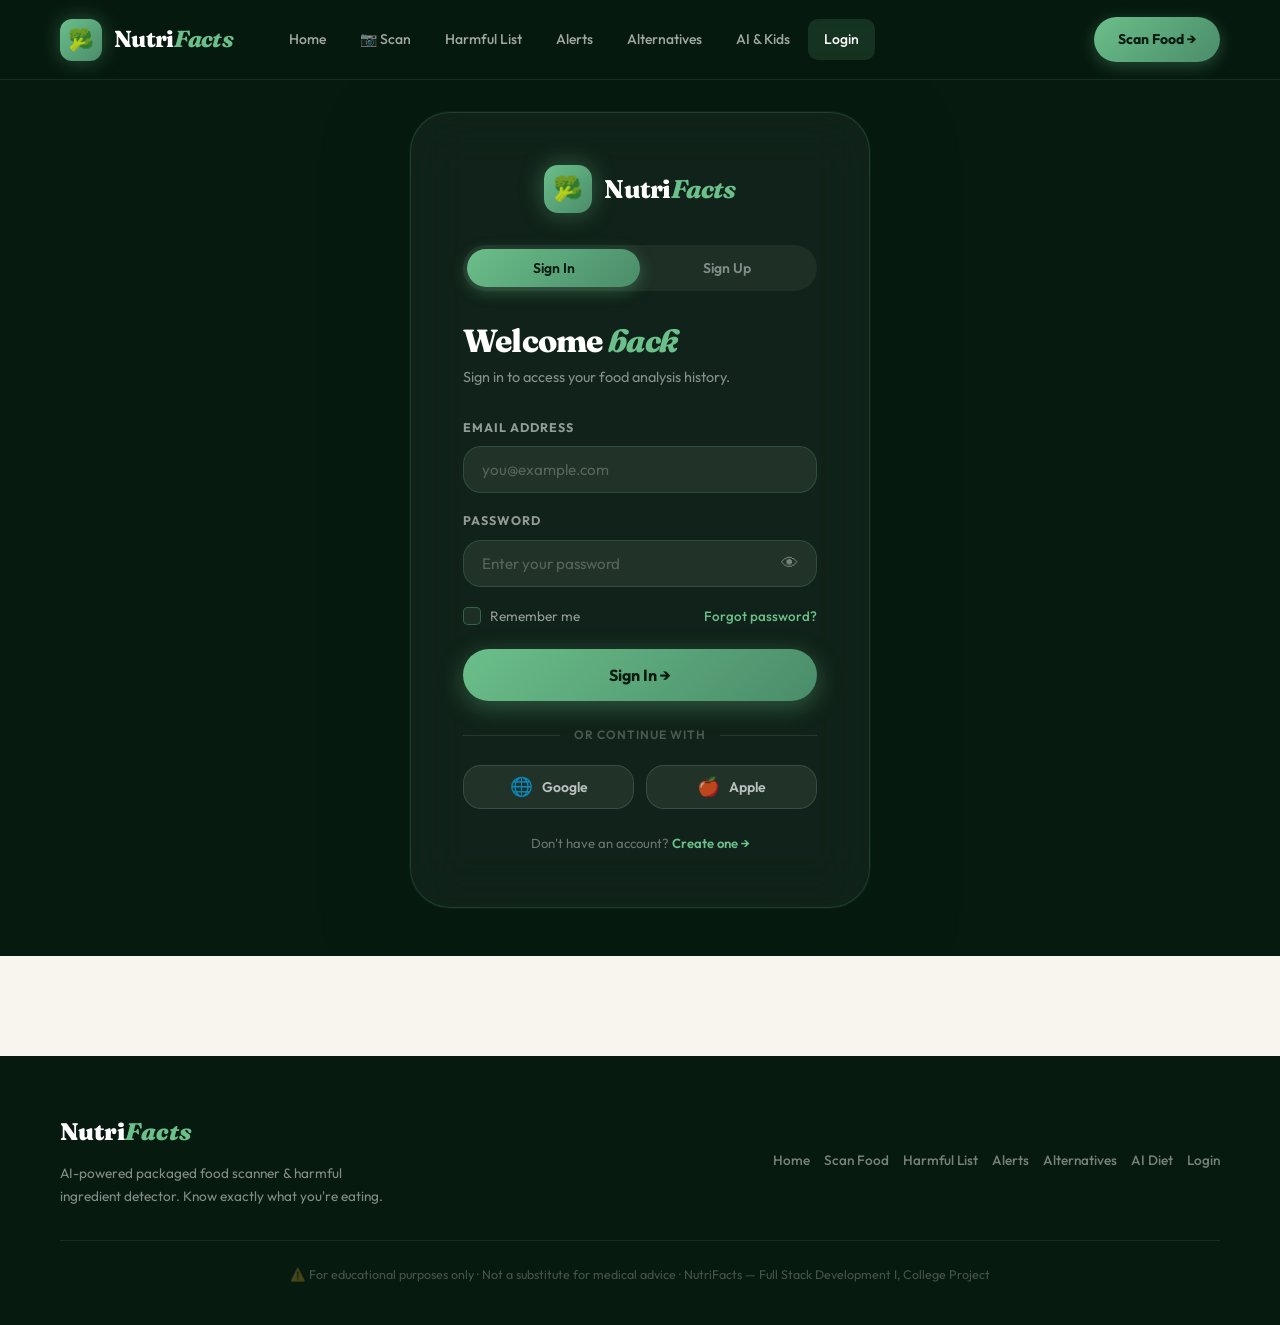
==== auth.html @ 66342510 "Add auth page: auth.html, css/auth.css, js/auth.js; add Login link to navbar Agent-Logs-Url: https:/" ====
<!DOCTYPE html>
<html lang="en">
<head>
  <meta charset="UTF-8"/>
  <meta name="viewport" content="width=device-width, initial-scale=1.0"/>
  <title>Login / Sign Up – NutriFacts</title>
  <link rel="stylesheet" href="css/style.css"/>
  <link rel="stylesheet" href="css/auth.css"/>
</head>
<body>

<!-- ── Background blobs ───────────────────────── -->
<div class="auth-bg" aria-hidden="true">
  <div class="blob blob-1"></div>
  <div class="blob blob-2"></div>
  <div class="blob blob-3"></div>
</div>

<!-- ── Auth page wrapper ──────────────────────── -->
<div class="page-wrap auth-page">
  <div class="auth-card">

    <!-- Logo -->
    <a href="index.html" class="auth-logo">
      <div class="auth-logo-mark">🥦</div>
      <span class="auth-logo-text">Nutri<em>Facts</em></span>
    </a>

    <!-- Tab toggle -->
    <div class="auth-tabs" role="tablist" aria-label="Login or Sign Up">
      <div class="auth-tabs-slider" id="tabsSlider" aria-hidden="true"></div>
      <button class="auth-tab active" id="tabLogin"
              role="tab" aria-selected="true" aria-controls="panelLogin">
        Sign In
      </button>
      <button class="auth-tab" id="tabSignup"
              role="tab" aria-selected="false" aria-controls="panelSignup">
        Sign Up
      </button>
    </div>

    <!-- Heading (shared, updated by JS) -->
    <h1 class="auth-heading" id="authHeading">Welcome <em>back</em></h1>
    <p class="auth-subheading" id="authSubheading">
      Sign in to access your food analysis history.
    </p>

    <!-- ── Success state ──────────────────────── -->
    <div class="auth-success" id="authSuccess" aria-live="polite">
      <span class="auth-success-icon">✅</span>
      <h3>You're in!</h3>
      <p id="successMsg"></p>
    </div>

    <!-- ════════════════════════════════════════
         LOGIN PANEL
         ════════════════════════════════════════ -->
    <div class="auth-form-panel active" id="panelLogin" role="tabpanel" aria-labelledby="tabLogin">
      <form id="loginForm" novalidate>

        <!-- Email -->
        <div class="auth-field">
          <label class="auth-label" for="loginEmail">Email Address</label>
          <div class="auth-input-wrap">
            <input class="auth-input" type="email" id="loginEmail"
                   name="email" placeholder="you@example.com"
                   autocomplete="email" inputmode="email"/>
          </div>
          <span class="auth-field-error" id="loginEmailError" aria-live="polite"></span>
        </div>

        <!-- Password -->
        <div class="auth-field">
          <label class="auth-label" for="loginPassword">Password</label>
          <div class="auth-input-wrap">
            <input class="auth-input has-toggle" type="password" id="loginPassword"
                   name="password" placeholder="Enter your password"
                   autocomplete="current-password"/>
            <button type="button" class="pw-toggle" aria-label="Show password">👁</button>
          </div>
          <span class="auth-field-error" id="loginPasswordError" aria-live="polite"></span>
        </div>

        <!-- Options row -->
        <div class="auth-options">
          <label class="auth-checkbox-label">
            <input class="auth-checkbox" type="checkbox" id="rememberMe"/>
            Remember me
          </label>
          <a href="#" class="auth-forgot" tabindex="0">Forgot password?</a>
        </div>

        <!-- Submit -->
        <button type="submit" class="auth-submit">
          <span class="btn-text">Sign In →</span>
          <span class="btn-spinner" aria-hidden="true"></span>
        </button>

        <!-- Divider -->
        <div class="auth-divider">or continue with</div>

        <!-- Social -->
        <div class="auth-social">
          <button type="button" class="auth-social-btn" aria-label="Sign in with Google">
            <span class="auth-social-icon">🌐</span> Google
          </button>
          <button type="button" class="auth-social-btn" aria-label="Sign in with Apple">
            <span class="auth-social-icon">🍎</span> Apple
          </button>
        </div>

        <!-- Footer note -->
        <p class="auth-footer-note">
          Don't have an account?
          <a href="#" id="switchToSignup">Create one →</a>
        </p>

      </form>
    </div><!-- /panelLogin -->

    <!-- ════════════════════════════════════════
         SIGNUP PANEL
         ════════════════════════════════════════ -->
    <div class="auth-form-panel" id="panelSignup" role="tabpanel" aria-labelledby="tabSignup">
      <form id="signupForm" novalidate>

        <!-- Full name -->
        <div class="auth-field">
          <label class="auth-label" for="signupName">Full Name</label>
          <div class="auth-input-wrap">
            <input class="auth-input" type="text" id="signupName"
                   name="name" placeholder="Jane Smith"
                   autocomplete="name"/>
          </div>
          <span class="auth-field-error" aria-live="polite"></span>
        </div>

        <!-- Email -->
        <div class="auth-field">
          <label class="auth-label" for="signupEmail">Email Address</label>
          <div class="auth-input-wrap">
            <input class="auth-input" type="email" id="signupEmail"
                   name="email" placeholder="you@example.com"
                   autocomplete="email" inputmode="email"/>
          </div>
          <span class="auth-field-error" aria-live="polite"></span>
        </div>

        <!-- Password + strength -->
        <div class="auth-field">
          <label class="auth-label" for="signupPassword">Password</label>
          <div class="auth-input-wrap">
            <input class="auth-input has-toggle" type="password" id="signupPassword"
                   name="password" placeholder="Create a strong password"
                   autocomplete="new-password"/>
            <button type="button" class="pw-toggle" aria-label="Show password">👁</button>
          </div>
          <div class="pw-strength-wrap" id="pwStrengthWrap" aria-live="polite">
            <div class="pw-strength-bar">
              <div class="pw-strength-fill" id="pwStrengthFill"></div>
            </div>
            <span class="pw-strength-label" id="pwStrengthLabel"></span>
          </div>
          <span class="auth-field-error" aria-live="polite"></span>
        </div>

        <!-- Confirm password -->
        <div class="auth-field">
          <label class="auth-label" for="signupPasswordConfirm">Confirm Password</label>
          <div class="auth-input-wrap">
            <input class="auth-input has-toggle" type="password" id="signupPasswordConfirm"
                   name="password_confirm" placeholder="Re-enter your password"
                   autocomplete="new-password"/>
            <button type="button" class="pw-toggle" aria-label="Show password">👁</button>
          </div>
          <span class="auth-field-error" aria-live="polite"></span>
        </div>

        <!-- Terms note -->
        <p class="auth-terms">
          By creating an account you agree to our
          <a href="#">Terms of Service</a> and <a href="#">Privacy Policy</a>.
        </p>

        <!-- Submit -->
        <button type="submit" class="auth-submit">
          <span class="btn-text">Create Account →</span>
          <span class="btn-spinner" aria-hidden="true"></span>
        </button>

        <!-- Divider -->
        <div class="auth-divider">or continue with</div>

        <!-- Social -->
        <div class="auth-social">
          <button type="button" class="auth-social-btn" aria-label="Sign up with Google">
            <span class="auth-social-icon">🌐</span> Google
          </button>
          <button type="button" class="auth-social-btn" aria-label="Sign up with Apple">
            <span class="auth-social-icon">🍎</span> Apple
          </button>
        </div>

        <!-- Footer note -->
        <p class="auth-footer-note">
          Already have an account?
          <a href="#" id="switchToLogin">Sign in →</a>
        </p>

      </form>
    </div><!-- /panelSignup -->

  </div><!-- /auth-card -->
</div><!-- /auth-page -->

<script src="js/main.js"></script>
<script src="js/auth.js"></script>
<script>
  injectNavbar('auth.html');
  injectFooter();

  /* Inline tab-switch links */
  document.getElementById('switchToSignup').addEventListener('click', function(e) {
    e.preventDefault();
    document.getElementById('tabSignup').click();
  });
  document.getElementById('switchToLogin').addEventListener('click', function(e) {
    e.preventDefault();
    document.getElementById('tabLogin').click();
  });
</script>
</body>
</html>
---- css/style.css ----
/* ═══════════════════════════════════════════════════
   NutriFacts v2 — Editorial Luxury Design System
   Fonts: Fraunces (display) + Outfit (body)
   Theme: Deep Forest · Warm Ivory · Amber Gold
   ═══════════════════════════════════════════════════ */

@import url("https://fonts.googleapis.com/css2?family=Fraunces:ital,opsz,wght@0,9..144,300;0,9..144,600;0,9..144,700;0,9..144,800;0,9..144,900;1,9..144,400;1,9..144,700&family=Outfit:wght@300;400;500;600;700;800&display=swap");

/* ── TOKENS ─────────────────────────────────────── */
:root {
  /* Brand Palette */
  --forest: #0d2818;
  --forest-deep: #071a10;
  --forest-mid: #1a4731;
  --forest-soft: #265c3e;
  --sage: #4a8c6a;
  --mint: #6bbf8a;
  --glow: #8fd4a8;
  --foam: #c5ebd5;
  --cream: #f7f3ec;
  --ivory: #fdfaf5;
  --gold: #c8902a;
  --gold-light: #e8b84b;
  --amber: #f0c060;

  /* Semantic */
  --bg: #f8f4ee;
  --bg-alt: #f1ece3;
  --surface: #ffffff;
  --surface-tint: rgba(255, 255, 255, 0.72);
  --text-primary: #0f1f15;
  --text-body: #2c4035;
  --text-muted: #5a7a66;
  --text-faint: #8aaa94;

  /* Status */
  --danger: #d92b3a;
  --danger-bg: #fdf0f1;
  --danger-border: rgba(217, 43, 58, 0.18);
  --warn: #d97706;
  --warn-bg: #fffbeb;
  --warn-border: rgba(217, 119, 6, 0.2);
  --safe: #16a34a;
  --safe-bg: #f0fdf4;
  --safe-border: rgba(22, 163, 74, 0.2);
  --info: #0369a1;
  --info-bg: #eff6ff;
  --info-border: rgba(3, 105, 161, 0.18);

  /* Structure */
  --nav-h: 80px;
  --r-sm: 10px;
  --r-md: 18px;
  --r-lg: 28px;
  --r-xl: 40px;
  --shadow-sm: 0 2px 10px rgba(13, 40, 24, 0.07);
  --shadow-md: 0 8px 32px rgba(13, 40, 24, 0.1);
  --shadow-lg: 0 20px 60px rgba(13, 40, 24, 0.14);
  --shadow-xl: 0 30px 80px rgba(13, 40, 24, 0.18);
  --ease: cubic-bezier(0.4, 0, 0.2, 1);
  --spring: cubic-bezier(0.34, 1.56, 0.64, 1);
  --t: 0.3s;
}

/* ── RESET & BASE ───────────────────────────────── */
*,
*::before,
*::after {
  box-sizing: border-box;
  margin: 0;
  padding: 0;
}
html {
  scroll-behavior: smooth;
  font-size: 16px;
}
body {
  font-family: "Outfit", sans-serif;
  background: var(--bg);
  color: var(--text-body);
  line-height: 1.65;
  min-height: 100vh;
  overflow-x: hidden;
  -webkit-font-smoothing: antialiased;
}
a {
  text-decoration: none;
  color: inherit;
}
img {
  max-width: 100%;
  display: block;
}
ul,
ol {
  list-style: none;
}
button,
input,
textarea,
select {
  font-family: inherit;
}
button {
  cursor: pointer;
}

/* Custom scrollbar */
::-webkit-scrollbar {
  width: 6px;
}
::-webkit-scrollbar-track {
  background: var(--bg-alt);
}
::-webkit-scrollbar-thumb {
  background: var(--foam);
  border-radius: 20px;
}
::-webkit-scrollbar-thumb:hover {
  background: var(--mint);
}

/* ── TYPOGRAPHY SYSTEM ──────────────────────────── */
.display-xl {
  font-family: "Fraunces", serif;
  font-size: clamp(3.2rem, 8vw, 6.5rem);
  font-weight: 900;
  line-height: 1;
  letter-spacing: -0.03em;
}
.display-lg {
  font-family: "Fraunces", serif;
  font-size: clamp(2.4rem, 5vw, 4rem);
  font-weight: 800;
  line-height: 1.1;
  letter-spacing: -0.025em;
}
.display-md {
  font-family: "Fraunces", serif;
  font-size: clamp(1.8rem, 3.5vw, 2.8rem);
  font-weight: 700;
  line-height: 1.15;
  letter-spacing: -0.02em;
}
.display-sm {
  font-family: "Fraunces", serif;
  font-size: clamp(1.3rem, 2.5vw, 1.8rem);
  font-weight: 700;
  line-height: 1.25;
}
.body-xl {
  font-size: 1.2rem;
  font-weight: 400;
  line-height: 1.75;
}
.body-lg {
  font-size: 1.05rem;
  font-weight: 400;
  line-height: 1.7;
}
.body-md {
  font-size: 0.95rem;
  font-weight: 400;
  line-height: 1.65;
}
.body-sm {
  font-size: 0.85rem;
  font-weight: 400;
  line-height: 1.6;
}
.label {
  font-size: 0.72rem;
  font-weight: 700;
  letter-spacing: 0.12em;
  text-transform: uppercase;
}
.italic-serif {
  font-family: "Fraunces", serif;
  font-style: italic;
}

/* ── NAVIGATION ─────────────────────────────────── */
.navbar {
  position: fixed;
  top: 0;
  left: 0;
  right: 0;
  z-index: 1000;
  height: var(--nav-h);
  background: rgba(7, 26, 16, 0.92);
  backdrop-filter: blur(20px) saturate(180%);
  -webkit-backdrop-filter: blur(20px) saturate(180%);
  border-bottom: 1px solid rgba(139, 212, 168, 0.12);
  display: flex;
  align-items: center;
  padding: 0 clamp(20px, 5vw, 60px);
  gap: 40px;
}
.nav-logo {
  display: flex;
  align-items: center;
  gap: 12px;
  flex-shrink: 0;
}
.nav-logo-mark {
  width: 42px;
  height: 42px;
  border-radius: 12px;
  background: linear-gradient(135deg, var(--mint), var(--sage));
  display: flex;
  align-items: center;
  justify-content: center;
  font-size: 1.3rem;
  box-shadow: 0 0 20px rgba(107, 191, 138, 0.35);
}
.nav-logo-text {
  font-family: "Fraunces", serif;
  font-size: 1.45rem;
  font-weight: 800;
  color: #fff;
  letter-spacing: -0.03em;
}
.nav-logo-text em {
  color: var(--mint);
  font-style: italic;
}
.nav-links {
  display: flex;
  align-items: center;
  gap: 2px;
  flex: 1;
}
.nav-link {
  color: rgba(255, 255, 255, 0.62);
  font-size: 0.875rem;
  font-weight: 500;
  padding: 9px 16px;
  border-radius: var(--r-sm);
  transition: all var(--t) var(--ease);
  white-space: nowrap;
}
.nav-link:hover {
  color: #fff;
  background: rgba(255, 255, 255, 0.09);
}
.nav-link.active {
  color: #fff;
  background: rgba(107, 191, 138, 0.15);
}
.nav-scan-btn {
  margin-left: auto;
  flex-shrink: 0;
  background: linear-gradient(135deg, var(--mint), var(--sage));
  color: var(--forest-deep);
  font-weight: 700;
  font-size: 0.875rem;
  padding: 11px 24px;
  border-radius: 50px;
  border: none;
  box-shadow: 0 4px 16px rgba(107, 191, 138, 0.3);
  transition: all var(--t) var(--spring);
  white-space: nowrap;
}
.nav-scan-btn:hover {
  transform: translateY(-2px) scale(1.02);
  box-shadow: 0 8px 28px rgba(107, 191, 138, 0.45);
}
.hamburger {
  display: none;
  flex-direction: column;
  gap: 5px;
  background: none;
  border: none;
  margin-left: auto;
}
.hamburger span {
  display: block;
  width: 22px;
  height: 2px;
  background: #fff;
  border-radius: 2px;
  transition: var(--t);
}
@media (max-width: 960px) {
  .hamburger {
    display: flex;
  }
  .nav-scan-btn {
    display: none;
  }
  .nav-links {
    display: none;
    position: absolute;
    top: var(--nav-h);
    left: 0;
    right: 0;
    background: var(--forest-deep);
    flex-direction: column;
    align-items: stretch;
    padding: 16px 20px 24px;
    border-bottom: 1px solid rgba(255, 255, 255, 0.08);
    gap: 4px;
    max-height: calc(100vh - var(--nav-h));
    overflow-y: auto;
    box-shadow: 0 16px 40px rgba(0, 0, 0, 0.25);
  }
  .nav-links.open {
    display: flex;
  }
  .nav-link {
    padding: 12px 16px;
  }
}

/* ── LAYOUT PRIMITIVES ──────────────────────────── */
.page-wrap {
  padding-top: var(--nav-h);
  min-height: 100vh;
}
.container {
  max-width: 1160px;
  margin: 0 auto;
  padding: 0 clamp(20px, 5vw, 60px);
}
.container-sm {
  max-width: 840px;
  margin: 0 auto;
  padding: 0 clamp(20px, 4vw, 40px);
}
.section {
  padding: clamp(70px, 10vw, 110px) clamp(20px, 5vw, 60px);
}
.section-sm {
  padding: clamp(50px, 7vw, 80px) clamp(20px, 5vw, 60px);
}

/* ── HERO ─────────────────────────────────────────── */
.hero {
  min-height: 92vh;
  background: var(--forest-deep);
  display: flex;
  align-items: center;
  position: relative;
  overflow: hidden;
  padding: 100px clamp(20px, 5vw, 60px) 80px;
}
.hero-bg-blobs {
  position: absolute;
  inset: 0;
  pointer-events: none;
  overflow: hidden;
}
.blob {
  position: absolute;
  border-radius: 50%;
  filter: blur(80px);
  opacity: 0.18;
  animation: blobFloat 12s ease-in-out infinite;
}
.blob-1 {
  width: 700px;
  height: 700px;
  background: var(--forest-soft);
  top: -200px;
  right: -150px;
  animation-delay: 0s;
}
.blob-2 {
  width: 500px;
  height: 500px;
  background: var(--sage);
  bottom: -100px;
  left: -80px;
  animation-delay: 4s;
}
.blob-3 {
  width: 350px;
  height: 350px;
  background: var(--mint);
  top: 30%;
  left: 35%;
  animation-delay: 8s;
  opacity: 0.1;
}
.hero-grid {
  max-width: 1160px;
  margin: 0 auto;
  width: 100%;
  display: grid;
  grid-template-columns: 1fr 460px;
  gap: 60px;
  align-items: center;
  position: relative;
  z-index: 1;
}
.hero-eyebrow {
  display: inline-flex;
  align-items: center;
  gap: 10px;
  background: rgba(107, 191, 138, 0.12);
  border: 1px solid rgba(107, 191, 138, 0.25);
  padding: 8px 20px;
  border-radius: 50px;
  color: var(--glow);
  font-size: 0.8rem;
  font-weight: 600;
  letter-spacing: 0.08em;
  text-transform: uppercase;
  margin-bottom: 32px;
  animation: fadeUp 0.6s var(--ease) both;
}
.hero-eyebrow .dot {
  width: 7px;
  height: 7px;
  border-radius: 50%;
  background: var(--mint);
  animation: pulse 2s infinite;
}
.hero h1 {
  font-family: "Fraunces", serif;
  font-size: clamp(3rem, 7vw, 5.8rem);
  font-weight: 900;
  line-height: 0.98;
  letter-spacing: -0.04em;
  color: #fff;
  margin-bottom: 28px;
  animation: fadeUp 0.7s var(--ease) 0.1s both;
}
.hero h1 .ital {
  font-style: italic;
  color: var(--mint);
}
.hero h1 .thin {
  font-weight: 300;
  color: rgba(255, 255, 255, 0.55);
}
.hero-desc {
  color: rgba(255, 255, 255, 0.62);
  font-size: 1.1rem;
  line-height: 1.8;
  max-width: 520px;
  margin-bottom: 48px;
  animation: fadeUp 0.7s var(--ease) 0.2s both;
}
.hero-actions {
  display: flex;
  gap: 16px;
  flex-wrap: wrap;
  animation: fadeUp 0.7s var(--ease) 0.3s both;
}
.hero-stats {
  display: flex;
  gap: 32px;
  margin-top: 64px;
  animation: fadeUp 0.7s var(--ease) 0.4s both;
}
.hero-stat .num {
  font-family: "Fraunces", serif;
  font-size: 2rem;
  font-weight: 800;
  color: #fff;
  line-height: 1;
  margin-bottom: 4px;
}
.hero-stat .lbl {
  font-size: 0.78rem;
  color: rgba(255, 255, 255, 0.45);
  font-weight: 500;
}

/* Hero Card (right side) */
.hero-card {
  background: rgba(255, 255, 255, 0.05);
  border: 1px solid rgba(255, 255, 255, 0.1);
  border-radius: var(--r-lg);
  padding: 36px;
  backdrop-filter: blur(20px);
  animation: fadeUp 0.8s var(--ease) 0.3s both;
}
.hcard-label {
  color: rgba(255, 255, 255, 0.4);
  font-size: 0.78rem;
  font-weight: 600;
  letter-spacing: 0.1em;
  text-transform: uppercase;
  margin-bottom: 20px;
}
.hcard-product {
  display: flex;
  align-items: center;
  gap: 14px;
  background: rgba(255, 255, 255, 0.07);
  border-radius: var(--r-sm);
  padding: 16px;
  margin-bottom: 20px;
  border: 1px solid rgba(255, 255, 255, 0.08);
}
.hcard-product .p-icon {
  font-size: 2.4rem;
}
.hcard-product .p-name {
  color: #fff;
  font-weight: 600;
  font-size: 0.95rem;
}
.hcard-product .p-sub {
  color: rgba(255, 255, 255, 0.4);
  font-size: 0.78rem;
  margin-top: 2px;
}

/* Score ring in hero card */
.hcard-score {
  display: flex;
  align-items: center;
  gap: 20px;
  margin-bottom: 20px;
}
.mini-ring {
  position: relative;
  width: 72px;
  height: 72px;
  flex-shrink: 0;
}
.mini-ring svg {
  transform: rotate(-90deg);
}
.mini-ring .ring-num {
  position: absolute;
  inset: 0;
  display: flex;
  align-items: center;
  justify-content: center;
  font-family: "Fraunces", serif;
  font-size: 1.3rem;
  font-weight: 800;
  color: #fff;
}
.hcard-score-text .score-title {
  color: #fff;
  font-weight: 700;
  font-size: 1rem;
  margin-bottom: 4px;
}
.hcard-score-text .score-sub {
  color: rgba(255, 255, 255, 0.5);
  font-size: 0.8rem;
}

/* Ingredient pills in hero card */
.hcard-ings {
  display: flex;
  flex-wrap: wrap;
  gap: 8px;
}
.hcard-ing {
  padding: 6px 14px;
  border-radius: 50px;
  font-size: 0.78rem;
  font-weight: 600;
}
.hcard-ing.bad {
  background: rgba(217, 43, 58, 0.2);
  color: #ff8a93;
  border: 1px solid rgba(217, 43, 58, 0.25);
}
.hcard-ing.warn {
  background: rgba(217, 119, 6, 0.2);
  color: #fbbf24;
  border: 1px solid rgba(217, 119, 6, 0.25);
}
.hcard-ing.ok {
  background: rgba(22, 163, 74, 0.2);
  color: #6ee7a0;
  border: 1px solid rgba(22, 163, 74, 0.25);
}

@media (max-width: 860px) {
  .hero-grid {
    grid-template-columns: 1fr;
  }
  .hero-card {
    display: none;
  }
}

@media (max-width: 768px) {
  .section,
  .section-sm {
    padding: 56px 16px;
  }

  .container,
  .container-sm {
    padding: 0 16px;
  }

  .cards-grid-2,
  .cards-grid-3,
  .cards-grid-4,
  .results-layout {
    grid-template-columns: 1fr;
  }

  .hero {
    min-height: auto;
    padding: 84px 16px 56px;
  }

  .hero-stats {
    gap: 18px;
    margin-top: 36px;
    flex-wrap: wrap;
  }

  .stat-cell {
    border-right: none;
    border-bottom: 1px solid rgba(197, 235, 213, 0.4);
  }

  .stat-cell:last-child {
    border-bottom: none;
  }

  .scan-panel-header,
  .scan-panel-body,
  .feat-card,
  .card {
    padding-left: 18px;
    padding-right: 18px;
  }

  div[style*="grid-template-columns:1fr 1fr"],
  div[style*="grid-template-columns: 1fr 1fr"] {
    grid-template-columns: 1fr !important;
    gap: 20px !important;
  }
}

@media (max-width: 560px) {
  .navbar {
    padding: 0 12px;
    gap: 10px;
  }

  .nav-logo-mark {
    width: 36px;
    height: 36px;
    border-radius: 10px;
    font-size: 1.1rem;
  }

  .nav-logo-text {
    font-size: 1.2rem;
  }

  .hero-actions {
    flex-direction: column;
    align-items: stretch;
  }

  .hero-actions .btn {
    width: 100%;
    white-space: normal;
    text-align: center;
  }

  .btn,
  .btn-lg {
    padding: 13px 18px;
    font-size: 0.9rem;
  }

  .chat-msgs {
    padding: 14px;
  }

  .msg-row {
    max-width: 100%;
  }

  .compare-grid {
    gap: 12px;
  }

  .additive-item {
    padding: 18px 16px;
    gap: 12px;
  }
}

/* ── BUTTONS ─────────────────────────────────────── */
.btn {
  display: inline-flex;
  align-items: center;
  justify-content: center;
  gap: 9px;
  padding: 14px 32px;
  border-radius: 50px;
  font-weight: 600;
  font-size: 0.9rem;
  border: 2px solid transparent;
  transition: all var(--t) var(--spring);
  white-space: nowrap;
}
.btn-primary {
  background: linear-gradient(135deg, var(--mint) 0%, var(--sage) 100%);
  color: var(--forest-deep);
  box-shadow: 0 6px 24px rgba(107, 191, 138, 0.3);
}
.btn-primary:hover {
  transform: translateY(-3px) scale(1.02);
  box-shadow: 0 12px 36px rgba(107, 191, 138, 0.45);
}
.btn-ghost {
  background: transparent;
  color: rgba(255, 255, 255, 0.75);
  border-color: rgba(255, 255, 255, 0.2);
}
.btn-ghost:hover {
  background: rgba(255, 255, 255, 0.08);
  color: #fff;
  border-color: rgba(255, 255, 255, 0.35);
  transform: translateY(-2px);
}
.btn-forest {
  background: var(--forest-mid);
  color: #fff;
  box-shadow: var(--shadow-md);
}
.btn-forest:hover {
  background: var(--forest-soft);
  transform: translateY(-2px);
  box-shadow: var(--shadow-lg);
}
.btn-outline-green {
  background: transparent;
  color: var(--forest-mid);
  border-color: var(--foam);
}
.btn-outline-green:hover {
  background: var(--safe-bg);
  border-color: var(--mint);
  color: var(--forest-deep);
}
.btn-danger {
  background: var(--danger);
  color: #fff;
  box-shadow: 0 4px 16px rgba(217, 43, 58, 0.25);
}
.btn-danger:hover {
  background: #c0202e;
  transform: translateY(-2px);
}
.btn-sm {
  padding: 10px 22px;
  font-size: 0.82rem;
}
.btn-lg {
  padding: 18px 44px;
  font-size: 1rem;
  border-radius: 60px;
}

/* ── SECTION HEADERS ─────────────────────────────── */
.sec-header {
  margin-bottom: 64px;
}
.sec-header.centered {
  text-align: center;
}
.sec-eyebrow {
  display: inline-flex;
  align-items: center;
  gap: 8px;
  color: var(--sage);
  font-size: 0.75rem;
  font-weight: 700;
  letter-spacing: 0.12em;
  text-transform: uppercase;
  margin-bottom: 16px;
}
.sec-eyebrow::before {
  content: "";
  display: inline-block;
  width: 28px;
  height: 2px;
  background: linear-gradient(90deg, var(--mint), var(--sage));
  border-radius: 2px;
}
.sec-header h2 {
  font-family: "Fraunces", serif;
  font-size: clamp(2rem, 4vw, 3.2rem);
  font-weight: 800;
  line-height: 1.12;
  letter-spacing: -0.025em;
  color: var(--text-primary);
  margin-bottom: 18px;
}
.sec-header h2 em {
  font-style: italic;
  color: var(--sage);
}
.sec-header p {
  color: var(--text-muted);
  font-size: 1.05rem;
  max-width: 560px;
  line-height: 1.75;
}
.sec-header.centered p {
  margin: 0 auto;
}

/* ── CARDS ───────────────────────────────────────── */
.card {
  background: var(--surface);
  border-radius: var(--r-md);
  padding: clamp(24px, 4vw, 40px);
  border: 1px solid rgba(197, 235, 213, 0.5);
  box-shadow: var(--shadow-sm);
  transition: all var(--t) var(--ease);
}
.card:hover {
  box-shadow: var(--shadow-md);
  transform: translateY(-4px);
  border-color: var(--foam);
}
.cards-grid-3 {
  display: grid;
  grid-template-columns: repeat(auto-fit, minmax(290px, 1fr));
  gap: 24px;
}
.cards-grid-4 {
  display: grid;
  grid-template-columns: repeat(auto-fit, minmax(240px, 1fr));
  gap: 20px;
}
.cards-grid-2 {
  display: grid;
  grid-template-columns: repeat(auto-fit, minmax(340px, 1fr));
  gap: 24px;
}

/* Feature card */
.feat-card {
  background: var(--surface);
  border-radius: var(--r-md);
  padding: 36px;
  border: 1px solid rgba(197, 235, 213, 0.5);
  box-shadow: var(--shadow-sm);
  transition: all var(--t) var(--ease);
  position: relative;
  overflow: hidden;
}
.feat-card::after {
  content: "";
  position: absolute;
  bottom: 0;
  left: 0;
  right: 0;
  height: 3px;
  background: linear-gradient(90deg, var(--mint), var(--sage));
  transform: scaleX(0);
  transition: transform var(--t) var(--ease);
}
.feat-card:hover {
  box-shadow: var(--shadow-lg);
  transform: translateY(-6px);
}
.feat-card:hover::after {
  transform: scaleX(1);
}
.feat-icon {
  width: 60px;
  height: 60px;
  border-radius: 16px;
  display: flex;
  align-items: center;
  justify-content: center;
  font-size: 1.75rem;
  margin-bottom: 24px;
}
.feat-icon.green {
  background: linear-gradient(135deg, #e8f8ef, #c5ebd5);
}
.feat-icon.amber {
  background: linear-gradient(135deg, #fffbeb, #fde68a);
}
.feat-icon.red {
  background: linear-gradient(135deg, #fff0f1, #fecdd3);
}
.feat-icon.blue {
  background: linear-gradient(135deg, #eff6ff, #bfdbfe);
}
.feat-card h3 {
  font-family: "Fraunces", serif;
  font-size: 1.2rem;
  font-weight: 700;
  color: var(--text-primary);
  margin-bottom: 10px;
  letter-spacing: -0.01em;
}
.feat-card p {
  color: var(--text-muted);
  font-size: 0.9rem;
  line-height: 1.7;
}

/* ── STEPS / HOW IT WORKS ────────────────────────── */
.steps-wrap {
  display: grid;
  grid-template-columns: repeat(3, 1fr);
  gap: 0;
  position: relative;
}
.steps-wrap::before {
  content: "";
  position: absolute;
  top: 46px;
  left: calc(16.66% + 24px);
  right: calc(16.66% + 24px);
  height: 1px;
  background: linear-gradient(90deg, var(--foam), var(--mint), var(--foam));
}
.step-item {
  padding: 0 24px;
  text-align: center;
}
.step-circle {
  width: 90px;
  height: 90px;
  border-radius: 50%;
  background: linear-gradient(135deg, var(--forest-mid), var(--forest-soft));
  color: #fff;
  font-family: "Fraunces", serif;
  font-size: 2rem;
  font-weight: 900;
  display: flex;
  align-items: center;
  justify-content: center;
  margin: 0 auto 28px;
  box-shadow: 0 8px 32px rgba(13, 40, 24, 0.22);
  position: relative;
  z-index: 1;
}
.step-item h3 {
  font-family: "Fraunces", serif;
  font-size: 1.1rem;
  font-weight: 700;
  color: var(--text-primary);
  margin-bottom: 10px;
}
.step-item p {
  color: var(--text-muted);
  font-size: 0.9rem;
  line-height: 1.65;
}
@media (max-width: 700px) {
  .steps-wrap {
    grid-template-columns: 1fr;
  }
  .steps-wrap::before {
    display: none;
  }
}

/* ── BADGE / TAG SYSTEM ──────────────────────────── */
.badge {
  display: inline-flex;
  align-items: center;
  gap: 5px;
  padding: 5px 14px;
  border-radius: 50px;
  font-size: 0.75rem;
  font-weight: 700;
  letter-spacing: 0.03em;
}
.badge-safe {
  background: var(--safe-bg);
  color: var(--safe);
  border: 1px solid var(--safe-border);
}
.badge-warn {
  background: var(--warn-bg);
  color: var(--warn);
  border: 1px solid var(--warn-border);
}
.badge-danger {
  background: var(--danger-bg);
  color: var(--danger);
  border: 1px solid var(--danger-border);
}
.badge-info {
  background: var(--info-bg);
  color: var(--info);
  border: 1px solid var(--info-border);
}
.badge-forest {
  background: var(--forest-mid);
  color: #fff;
}

/* ── PAGE BANNER ─────────────────────────────────── */
.page-banner {
  background: linear-gradient(
    135deg,
    var(--forest-deep) 0%,
    var(--forest-mid) 100%
  );
  padding: clamp(60px, 8vw, 100px) clamp(20px, 5vw, 60px);
  text-align: center;
  position: relative;
  overflow: hidden;
}
.page-banner::before {
  content: "";
  position: absolute;
  inset: 0;
  background: radial-gradient(
    ellipse 70% 80% at 50% 100%,
    rgba(107, 191, 138, 0.12) 0%,
    transparent 70%
  );
}
.page-banner .eyebrow {
  display: inline-block;
  color: var(--mint);
  font-size: 0.75rem;
  font-weight: 700;
  letter-spacing: 0.12em;
  text-transform: uppercase;
  margin-bottom: 18px;
  position: relative;
  z-index: 1;
}
.page-banner h1 {
  font-family: "Fraunces", serif;
  font-weight: 900;
  font-size: clamp(2.2rem, 5vw, 4rem);
  color: #fff;
  letter-spacing: -0.03em;
  line-height: 1.05;
  margin-bottom: 18px;
  position: relative;
  z-index: 1;
}
.page-banner p {
  color: rgba(255, 255, 255, 0.65);
  font-size: 1.05rem;
  line-height: 1.75;
  max-width: 560px;
  margin: 0 auto;
  position: relative;
  z-index: 1;
}

/* ── STATS STRIP ─────────────────────────────────── */
.stats-strip {
  display: grid;
  grid-template-columns: repeat(auto-fit, minmax(160px, 1fr));
  gap: 0;
  background: var(--surface);
  border-radius: var(--r-lg);
  overflow: hidden;
  border: 1px solid rgba(197, 235, 213, 0.5);
  box-shadow: var(--shadow-md);
}
.stat-cell {
  padding: 32px 28px;
  text-align: center;
  border-right: 1px solid rgba(197, 235, 213, 0.4);
}
.stat-cell:last-child {
  border-right: none;
}
.stat-num {
  font-family: "Fraunces", serif;
  font-size: 2.6rem;
  font-weight: 900;
  color: var(--forest-mid);
  line-height: 1;
  margin-bottom: 6px;
  letter-spacing: -0.03em;
}
.stat-lbl {
  font-size: 0.8rem;
  color: var(--text-muted);
  font-weight: 500;
}

/* ── HEALTH SCORE GAUGE ──────────────────────────── */
.gauge-outer {
  display: flex;
  flex-direction: column;
  align-items: center;
  padding: 32px 20px 24px;
}
.gauge-ring-wrap {
  position: relative;
  width: 180px;
  height: 180px;
  margin-bottom: 18px;
}
.gauge-ring-wrap svg {
  transform: rotate(-90deg);
  width: 100%;
  height: 100%;
}
.g-track {
  fill: none;
  stroke: var(--bg-alt);
  stroke-width: 16;
}
.g-fill {
  fill: none;
  stroke-width: 16;
  stroke-linecap: round;
  transition: stroke-dashoffset 1.6s cubic-bezier(0.4, 0, 0.2, 1);
}
.g-fill.safe {
  stroke: var(--safe);
}
.g-fill.moderate {
  stroke: var(--warn);
}
.g-fill.risky {
  stroke: var(--danger);
}
.gauge-center-abs {
  position: absolute;
  inset: 0;
  display: flex;
  flex-direction: column;
  align-items: center;
  justify-content: center;
}
.g-score-num {
  font-family: "Fraunces", serif;
  font-size: 3rem;
  font-weight: 900;
  color: var(--text-primary);
  line-height: 1;
}
.g-score-lbl {
  font-size: 0.78rem;
  font-weight: 600;
  color: var(--text-muted);
  margin-top: 4px;
}

/* ── SCAN PAGE ───────────────────────────────────── */
.scan-panel {
  background: var(--surface);
  border-radius: var(--r-lg);
  overflow: hidden;
  border: 1px solid rgba(197, 235, 213, 0.5);
  box-shadow: var(--shadow-md);
}
.scan-panel-header {
  padding: 28px 36px;
  border-bottom: 1px solid rgba(197, 235, 213, 0.4);
  background: linear-gradient(135deg, var(--cream), var(--ivory));
}
.scan-panel-header h2 {
  font-family: "Fraunces", serif;
  font-size: 1.45rem;
  font-weight: 700;
  color: var(--text-primary);
  margin-bottom: 4px;
}
.scan-panel-header p {
  color: var(--text-muted);
  font-size: 0.88rem;
}
.scan-panel-body {
  padding: 32px 36px;
}

.camera-stage {
  position: relative;
  width: 100%;
  aspect-ratio: 4/3;
  max-width: 440px;
  margin: 0 auto;
  border-radius: var(--r-md);
  overflow: hidden;
  background: var(--forest-deep);
  border: 2px solid var(--foam);
  box-shadow:
    0 0 0 6px rgba(107, 191, 138, 0.1),
    var(--shadow-md);
}
#camera-feed {
  width: 100%;
  height: 100%;
  object-fit: cover;
  display: none;
}
#camera-canvas {
  display: none;
}
.cam-overlay {
  position: absolute;
  inset: 0;
  pointer-events: none;
}
.scan-line-anim {
  position: absolute;
  left: 0;
  right: 0;
  height: 2px;
  background: linear-gradient(
    90deg,
    transparent,
    var(--mint) 30%,
    var(--glow) 70%,
    transparent
  );
  animation: scanMove 2.8s ease-in-out infinite;
  opacity: 0;
  box-shadow: 0 0 12px var(--mint);
}
.scan-line-anim.active {
  opacity: 1;
}
.cam-corners {
  position: absolute;
  inset: 16px;
}
.cc {
  position: absolute;
  width: 26px;
  height: 26px;
}
.cc-tl {
  top: 0;
  left: 0;
  border-top: 3px solid var(--mint);
  border-left: 3px solid var(--mint);
  border-radius: 4px 0 0 0;
}
.cc-tr {
  top: 0;
  right: 0;
  border-top: 3px solid var(--mint);
  border-right: 3px solid var(--mint);
  border-radius: 0 4px 0 0;
}
.cc-bl {
  bottom: 0;
  left: 0;
  border-bottom: 3px solid var(--mint);
  border-left: 3px solid var(--mint);
  border-radius: 0 0 0 4px;
}
.cc-br {
  bottom: 0;
  right: 0;
  border-bottom: 3px solid var(--mint);
  border-right: 3px solid var(--mint);
  border-radius: 0 0 4px 0;
}
.cam-placeholder {
  position: absolute;
  inset: 0;
  display: flex;
  flex-direction: column;
  align-items: center;
  justify-content: center;
  color: rgba(255, 255, 255, 0.45);
  gap: 12px;
}
.cam-placeholder .cam-icon {
  font-size: 3.5rem;
  opacity: 0.7;
}
.cam-placeholder .cam-text {
  font-size: 0.9rem;
  font-weight: 500;
}
.cam-placeholder .cam-sub {
  font-size: 0.75rem;
  opacity: 0.6;
}
.scan-btns {
  display: flex;
  gap: 10px;
  flex-wrap: wrap;
  justify-content: center;
  margin-top: 20px;
}
.scan-btn {
  display: flex;
  align-items: center;
  gap: 7px;
  padding: 11px 20px;
  border-radius: 50px;
  font-size: 0.85rem;
  font-weight: 600;
  border: 1.5px solid;
  cursor: pointer;
  transition: all var(--t) var(--ease);
}
.scan-btn-start {
  background: var(--forest-mid);
  color: #fff;
  border-color: var(--forest-mid);
}
.scan-btn-start:hover {
  background: var(--forest-soft);
  transform: translateY(-1px);
}
.scan-btn-cap {
  background: transparent;
  color: var(--text-body);
  border-color: var(--foam);
}
.scan-btn-cap:hover {
  background: var(--bg-alt);
}
.scan-btn-stop {
  background: transparent;
  color: var(--danger);
  border-color: rgba(217, 43, 58, 0.3);
}
.scan-btn-stop:hover {
  background: var(--danger-bg);
}

/* Textarea */
.text-field {
  width: 100%;
  padding: 18px 20px;
  border: 1.5px solid rgba(197, 235, 213, 0.6);
  border-radius: var(--r-md);
  background: var(--ivory);
  color: var(--text-primary);
  font-size: 0.92rem;
  line-height: 1.7;
  resize: vertical;
  min-height: 130px;
  transition: all var(--t) var(--ease);
}
.text-field:focus {
  outline: none;
  border-color: var(--mint);
  background: #fff;
  box-shadow: 0 0 0 4px rgba(107, 191, 138, 0.12);
}
.text-field::placeholder {
  color: var(--text-faint);
}
.input-field {
  width: 100%;
  padding: 14px 18px;
  border: 1.5px solid rgba(197, 235, 213, 0.6);
  border-radius: var(--r-sm);
  background: var(--ivory);
  color: var(--text-primary);
  font-size: 0.92rem;
  transition: all var(--t) var(--ease);
}
.input-field:focus {
  outline: none;
  border-color: var(--mint);
  box-shadow: 0 0 0 4px rgba(107, 191, 138, 0.12);
}
.select-field {
  width: 100%;
  padding: 14px 18px;
  border: 1.5px solid rgba(197, 235, 213, 0.6);
  border-radius: var(--r-sm);
  background: var(--ivory);
  color: var(--text-primary);
  font-size: 0.92rem;
  appearance: none;
  background-image: url("data:image/svg+xml,%3Csvg xmlns='http://www.w3.org/2000/svg' width='12' height='8' fill='none'%3E%3Cpath d='M1 1l5 5 5-5' stroke='%235a7a66' stroke-width='1.5' stroke-linecap='round'/%3E%3C/svg%3E");
  background-repeat: no-repeat;
  background-position: right 16px center;
  transition: all var(--t) var(--ease);
}
.select-field:focus {
  outline: none;
  border-color: var(--mint);
  box-shadow: 0 0 0 4px rgba(107, 191, 138, 0.12);
}

/* Demo chips */
.chip-row {
  display: flex;
  flex-wrap: wrap;
  gap: 8px;
}
.chip {
  padding: 7px 16px;
  border-radius: 50px;
  font-size: 0.8rem;
  font-weight: 600;
  background: var(--surface);
  border: 1.5px solid rgba(197, 235, 213, 0.6);
  color: var(--text-muted);
  cursor: pointer;
  transition: all var(--t) var(--spring);
}
.chip:hover {
  background: var(--forest-mid);
  color: #fff;
  border-color: var(--forest-mid);
  transform: translateY(-2px);
}

/* ── NUTRITION BARS ──────────────────────────────── */
.nut-bar {
  margin-bottom: 18px;
}
.nut-bar-top {
  display: flex;
  justify-content: space-between;
  align-items: center;
  margin-bottom: 8px;
}
.nut-bar-name {
  font-weight: 600;
  font-size: 0.9rem;
  color: var(--text-body);
}
.nut-bar-val {
  font-size: 0.82rem;
  font-weight: 600;
  color: var(--text-muted);
  text-transform: capitalize;
}
.bar-track {
  height: 10px;
  background: var(--bg-alt);
  border-radius: 50px;
  overflow: hidden;
}
.bar-fill {
  height: 100%;
  border-radius: 50px;
  transition: width 1.4s cubic-bezier(0.4, 0, 0.2, 1);
}
.bar-fill.low {
  background: linear-gradient(90deg, var(--safe), #4ade80);
}
.bar-fill.medium {
  background: linear-gradient(90deg, var(--warn), #fbbf24);
}
.bar-fill.high {
  background: linear-gradient(90deg, var(--danger), #f87171);
}

/* ── INGREDIENT ROWS ─────────────────────────────── */
.ing-row {
  display: flex;
  align-items: flex-start;
  justify-content: space-between;
  gap: 16px;
  padding: 16px 20px;
  border-radius: var(--r-sm);
  border-bottom: 1px solid rgba(197, 235, 213, 0.35);
  transition: background var(--t) var(--ease);
}
.ing-row:hover {
  background: var(--cream);
}
.ing-row:last-child {
  border-bottom: none;
}
.ing-name {
  font-weight: 600;
  font-size: 0.9rem;
  color: var(--text-primary);
  margin-bottom: 3px;
}
.ing-sub {
  font-size: 0.8rem;
  color: var(--text-muted);
  line-height: 1.5;
}
.ing-fda {
  font-size: 0.75rem;
  color: var(--info);
  margin-top: 3px;
  font-style: italic;
}

/* ── ALERT CARDS ─────────────────────────────────── */
.alert-bar {
  display: flex;
  gap: 16px;
  align-items: flex-start;
  padding: 20px 24px;
  border-radius: var(--r-md);
  border: 1px solid transparent;
  margin-bottom: 14px;
}
.alert-bar.danger {
  background: var(--danger-bg);
  border-color: var(--danger-border);
}
.alert-bar.warn {
  background: var(--warn-bg);
  border-color: var(--warn-border);
}
.alert-bar.safe {
  background: var(--safe-bg);
  border-color: var(--safe-border);
}
.alert-bar.info {
  background: var(--info-bg);
  border-color: var(--info-border);
}
.alert-icon {
  font-size: 1.6rem;
  flex-shrink: 0;
  line-height: 1;
  margin-top: 2px;
}
.alert-title {
  font-weight: 700;
  font-size: 0.95rem;
  margin-bottom: 4px;
}
.alert-bar.danger .alert-title {
  color: var(--danger);
}
.alert-bar.warn .alert-title {
  color: var(--warn);
}
.alert-bar.safe .alert-title {
  color: var(--safe);
}
.alert-bar.info .alert-title {
  color: var(--info);
}
.alert-desc {
  font-size: 0.87rem;
  color: var(--text-muted);
  line-height: 1.65;
}

/* ── ADDITIVE CARDS (Harmful List) ───────────────── */
.additive-item {
  background: var(--surface);
  border-radius: var(--r-md);
  padding: 28px 32px;
  border: 1px solid rgba(197, 235, 213, 0.4);
  box-shadow: var(--shadow-sm);
  margin-bottom: 14px;
  display: flex;
  gap: 20px;
  align-items: flex-start;
  transition: all var(--t) var(--ease);
}
.additive-item:hover {
  box-shadow: var(--shadow-md);
  transform: translateX(4px);
  border-color: var(--foam);
}
.additive-dot {
  width: 13px;
  height: 13px;
  border-radius: 50%;
  flex-shrink: 0;
  margin-top: 5px;
}
.additive-dot.high {
  background: var(--danger);
  box-shadow: 0 0 10px rgba(217, 43, 58, 0.5);
}
.additive-dot.medium {
  background: var(--warn);
  box-shadow: 0 0 10px rgba(217, 119, 6, 0.4);
}
.additive-dot.low {
  background: var(--safe);
  box-shadow: 0 0 10px rgba(22, 163, 74, 0.4);
}
.additive-item h4 {
  font-family: "Fraunces", serif;
  font-size: 1.05rem;
  font-weight: 700;
  color: var(--text-primary);
  margin-bottom: 4px;
  letter-spacing: -0.01em;
}
.additive-code {
  font-size: 0.75rem;
  font-family: "Outfit", monospace;
  color: var(--text-faint);
  font-weight: 600;
  margin-bottom: 8px;
  letter-spacing: 0.05em;
}
.additive-desc {
  font-size: 0.87rem;
  color: var(--text-muted);
  line-height: 1.65;
}

/* ── SEARCH BAR ──────────────────────────────────── */
.search-wrap {
  display: flex;
  align-items: center;
  gap: 14px;
  background: var(--surface);
  border: 1.5px solid rgba(197, 235, 213, 0.6);
  border-radius: 50px;
  padding: 14px 24px;
  box-shadow: var(--shadow-sm);
  transition: all var(--t) var(--ease);
}
.search-wrap:focus-within {
  border-color: var(--mint);
  box-shadow: 0 0 0 4px rgba(107, 191, 138, 0.1);
}
.search-wrap input {
  flex: 1;
  border: none;
  background: transparent;
  font-size: 0.95rem;
  color: var(--text-primary);
  outline: none;
}
.search-wrap .s-icon {
  color: var(--text-muted);
  font-size: 1.1rem;
  flex-shrink: 0;
}
.filter-pills {
  display: flex;
  gap: 8px;
  flex-wrap: wrap;
}
.fpill {
  padding: 8px 20px;
  border-radius: 50px;
  font-size: 0.82rem;
  font-weight: 600;
  background: var(--surface);
  border: 1.5px solid rgba(197, 235, 213, 0.6);
  color: var(--text-muted);
  cursor: pointer;
  transition: all var(--t) var(--ease);
}
.fpill:hover {
  border-color: var(--mint);
  color: var(--text-body);
  background: var(--safe-bg);
}
.fpill.active {
  background: var(--forest-mid);
  color: #fff;
  border-color: var(--forest-mid);
  box-shadow: 0 4px 14px rgba(13, 40, 24, 0.2);
}

/* ── ACCORDION ───────────────────────────────────── */
.accordion-item {
  background: var(--surface);
  border-radius: var(--r-md);
  border: 1px solid rgba(197, 235, 213, 0.4);
  margin-bottom: 12px;
  overflow: hidden;
  transition: box-shadow var(--t) var(--ease);
}
.accordion-item:hover {
  box-shadow: var(--shadow-sm);
}
.accordion-item.open {
  box-shadow: var(--shadow-md);
  border-color: var(--foam);
}
.accordion-head {
  display: flex;
  align-items: center;
  justify-content: space-between;
  padding: 22px 28px;
  cursor: pointer;
  gap: 16px;
  transition: background var(--t) var(--ease);
}
.accordion-head:hover {
  background: var(--cream);
}
.accordion-title {
  font-family: "Fraunces", serif;
  font-weight: 700;
  font-size: 1.05rem;
  color: var(--text-primary);
}
.accordion-arrow {
  color: var(--text-muted);
  font-size: 0.85rem;
  transition: transform var(--t) var(--ease);
  flex-shrink: 0;
}
.accordion-item.open .accordion-arrow {
  transform: rotate(180deg);
}
.accordion-body {
  padding: 0 28px 24px;
  display: none;
}
.accordion-item.open .accordion-body {
  display: block;
}

/* ── PREFERENCE FORM ─────────────────────────────── */
.form-group {
  margin-bottom: 24px;
}
.form-label {
  display: block;
  font-weight: 600;
  font-size: 0.88rem;
  color: var(--text-body);
  margin-bottom: 10px;
}
.checkbox-grid {
  display: flex;
  flex-wrap: wrap;
  gap: 8px;
}
.cbox-pill {
  display: flex;
  align-items: center;
  gap: 8px;
  padding: 9px 18px;
  border-radius: 50px;
  background: var(--ivory);
  border: 1.5px solid rgba(197, 235, 213, 0.6);
  cursor: pointer;
  font-size: 0.85rem;
  font-weight: 500;
  color: var(--text-body);
  transition: all var(--t) var(--ease);
}
.cbox-pill:has(input:checked) {
  background: var(--safe-bg);
  border-color: var(--mint);
  color: var(--forest-deep);
}
.cbox-pill input {
  accent-color: var(--sage);
}

/* ── AI CHAT ─────────────────────────────────────── */
.chat-box {
  background: var(--surface);
  border-radius: var(--r-lg);
  border: 1px solid rgba(197, 235, 213, 0.5);
  overflow: hidden;
  box-shadow: var(--shadow-md);
}
.chat-top {
  background: linear-gradient(135deg, var(--forest-deep), var(--forest-mid));
  padding: 22px 28px;
  display: flex;
  align-items: center;
  gap: 14px;
}
.chat-avatar {
  width: 46px;
  height: 46px;
  border-radius: 50%;
  background: rgba(255, 255, 255, 0.12);
  border: 1.5px solid rgba(255, 255, 255, 0.2);
  display: flex;
  align-items: center;
  justify-content: center;
  font-size: 1.3rem;
}
.chat-top-name {
  font-family: "Fraunces", serif;
  font-weight: 700;
  color: #fff;
  font-size: 1rem;
  margin-bottom: 2px;
}
.chat-top-sub {
  font-size: 0.75rem;
  color: rgba(255, 255, 255, 0.55);
}
.chat-top .online-dot {
  width: 8px;
  height: 8px;
  border-radius: 50%;
  background: var(--mint);
  margin-left: auto;
  animation: pulse 2s infinite;
}
.chat-msgs {
  padding: 24px;
  min-height: 240px;
  max-height: 420px;
  overflow-y: auto;
  display: flex;
  flex-direction: column;
  gap: 16px;
  background: linear-gradient(180deg, var(--cream) 0%, var(--ivory) 100%);
}
.msg-row {
  display: flex;
  gap: 10px;
  max-width: 88%;
}
.msg-row.bot {
  align-self: flex-start;
}
.msg-row.user {
  align-self: flex-end;
  flex-direction: row-reverse;
}
.msg-av {
  width: 32px;
  height: 32px;
  border-radius: 50%;
  flex-shrink: 0;
  display: flex;
  align-items: center;
  justify-content: center;
  font-size: 1rem;
  background: var(--foam);
  color: var(--forest-mid);
}
.msg-bubble {
  padding: 13px 17px;
  border-radius: 18px;
  font-size: 0.88rem;
  line-height: 1.65;
}
.msg-row.bot .msg-bubble {
  background: var(--surface);
  border-radius: 4px 18px 18px 18px;
  color: var(--text-body);
  box-shadow: var(--shadow-sm);
}
.msg-row.user .msg-bubble {
  background: var(--forest-mid);
  color: #fff;
  border-radius: 18px 4px 18px 18px;
}
.chat-footer {
  display: flex;
  gap: 10px;
  padding: 16px 20px;
  border-top: 1px solid rgba(197, 235, 213, 0.4);
  background: var(--surface);
}
.chat-footer input {
  flex: 1;
  padding: 13px 18px;
  border-radius: 50px;
  border: 1.5px solid rgba(197, 235, 213, 0.6);
  background: var(--ivory);
  font-size: 0.88rem;
  color: var(--text-primary);
  outline: none;
  transition: all var(--t) var(--ease);
}
.chat-footer input:focus {
  border-color: var(--mint);
  box-shadow: 0 0 0 3px rgba(107, 191, 138, 0.12);
}
.chat-send-btn {
  width: 46px;
  height: 46px;
  border-radius: 50%;
  background: linear-gradient(135deg, var(--mint), var(--sage));
  border: none;
  color: var(--forest-deep);
  font-size: 1rem;
  display: flex;
  align-items: center;
  justify-content: center;
  box-shadow: 0 4px 14px rgba(107, 191, 138, 0.3);
  transition: all var(--t) var(--spring);
}
.chat-send-btn:hover {
  transform: scale(1.1);
  box-shadow: 0 6px 20px rgba(107, 191, 138, 0.45);
}

/* ── CHILD SAFETY CARD ───────────────────────────── */
.cs-card {
  background: linear-gradient(135deg, #fffbeb, #fef3c7);
  border-radius: var(--r-lg);
  padding: 32px 36px;
  border: 1px solid rgba(217, 119, 6, 0.2);
  box-shadow: var(--shadow-sm);
}
.cs-card-head {
  display: flex;
  align-items: center;
  gap: 14px;
  margin-bottom: 24px;
}
.cs-card-head h3 {
  font-family: "Fraunces", serif;
  font-weight: 800;
  font-size: 1.2rem;
  color: #92400e;
}
.cs-item {
  display: flex;
  gap: 14px;
  align-items: flex-start;
  padding: 12px 0;
  border-bottom: 1px solid rgba(217, 119, 6, 0.12);
}
.cs-item:last-child {
  border-bottom: none;
}
.cs-item-icon {
  font-size: 1.2rem;
  flex-shrink: 0;
  margin-top: 1px;
}
.cs-item-text {
  font-size: 0.87rem;
  color: #78350f;
  line-height: 1.65;
}

/* ── VERDICT BANNER ──────────────────────────────── */
.verdict-wrap {
  border-radius: var(--r-lg);
  padding: 28px 36px;
  display: flex;
  align-items: center;
  justify-content: space-between;
  flex-wrap: wrap;
  gap: 16px;
  margin-bottom: 32px;
  border: 1px solid;
}
.verdict-wrap.safe {
  background: var(--safe-bg);
  border-color: var(--safe-border);
}
.verdict-wrap.moderate {
  background: var(--warn-bg);
  border-color: var(--warn-border);
}
.verdict-wrap.risky {
  background: var(--danger-bg);
  border-color: var(--danger-border);
}
.verdict-name {
  font-family: "Fraunces", serif;
  font-size: 1.8rem;
  font-weight: 800;
  letter-spacing: -0.02em;
  color: var(--text-primary);
  margin-bottom: 8px;
}
.verdict-pill {
  display: inline-flex;
  align-items: center;
  gap: 8px;
  padding: 9px 22px;
  border-radius: 50px;
  font-weight: 700;
  font-size: 0.9rem;
}
.verdict-pill.safe {
  background: var(--safe);
  color: #fff;
  box-shadow: 0 4px 14px rgba(22, 163, 74, 0.3);
}
.verdict-pill.moderate {
  background: var(--warn);
  color: #fff;
  box-shadow: 0 4px 14px rgba(217, 119, 6, 0.3);
}
.verdict-pill.risky {
  background: var(--danger);
  color: #fff;
  box-shadow: 0 4px 14px rgba(217, 43, 58, 0.3);
}

/* ── PRODUCT COMPARE ─────────────────────────────── */
.compare-grid {
  display: grid;
  grid-template-columns: 1fr 60px 1fr;
  gap: 16px;
  align-items: center;
  margin-bottom: 32px;
}
.compare-grid .vs-circle {
  width: 52px;
  height: 52px;
  border-radius: 50%;
  background: var(--forest-mid);
  color: #fff;
  font-family: "Fraunces", serif;
  font-weight: 900;
  font-size: 1rem;
  display: flex;
  align-items: center;
  justify-content: center;
  margin: 0 auto;
  box-shadow: var(--shadow-md);
}
.p-card {
  border-radius: var(--r-md);
  padding: 28px 24px;
  text-align: center;
  border: 1.5px solid;
}
.p-card.bad {
  border-color: var(--danger-border);
  background: var(--danger-bg);
}
.p-card.good {
  border-color: var(--safe-border);
  background: var(--safe-bg);
}
.p-card .p-emoji {
  font-size: 3rem;
  margin-bottom: 14px;
  display: block;
}
.p-card h4 {
  font-family: "Fraunces", serif;
  font-size: 1.05rem;
  font-weight: 700;
  margin-bottom: 8px;
  color: var(--text-primary);
}
.p-card .big-score {
  font-family: "Fraunces", serif;
  font-size: 2.4rem;
  font-weight: 900;
  line-height: 1;
}
.p-card.bad .big-score {
  color: var(--danger);
}
.p-card.good .big-score {
  color: var(--safe);
}
@media (max-width: 560px) {
  .compare-grid {
    grid-template-columns: 1fr;
  }
}

/* ── ANALYSING OVERLAY ───────────────────────────── */
.analyzing-wrap {
  display: none;
  position: fixed;
  inset: 0;
  z-index: 2000;
  background: rgba(7, 26, 16, 0.88);
  backdrop-filter: blur(10px);
  flex-direction: column;
  align-items: center;
  justify-content: center;
  gap: 24px;
  color: #fff;
}
.analyzing-wrap.show {
  display: flex;
}
.spin-ring {
  width: 70px;
  height: 70px;
  border-radius: 50%;
  border: 4px solid rgba(255, 255, 255, 0.1);
  border-top-color: var(--mint);
  animation: spin 0.75s linear infinite;
  box-shadow: 0 0 24px rgba(107, 191, 138, 0.3);
}
.analyzing-wrap h3 {
  font-family: "Fraunces", serif;
  font-size: 1.6rem;
  font-weight: 800;
  letter-spacing: -0.02em;
}
.analyzing-wrap p {
  color: rgba(255, 255, 255, 0.6);
  font-size: 0.9rem;
}
.analyzing-dots span {
  display: inline-block;
  width: 8px;
  height: 8px;
  border-radius: 50%;
  background: var(--mint);
  margin: 0 3px;
  animation: dotPulse 1.4s ease-in-out infinite;
}
.analyzing-dots span:nth-child(2) {
  animation-delay: 0.2s;
}
.analyzing-dots span:nth-child(3) {
  animation-delay: 0.4s;
}

/* ── FOOTER ──────────────────────────────────────── */
.footer {
  background: var(--forest-deep);
  color: rgba(255, 255, 255, 0.5);
  padding: 56px clamp(20px, 5vw, 60px) 40px;
  margin-top: 100px;
}
.footer-inner {
  max-width: 1160px;
  margin: 0 auto;
  display: grid;
  grid-template-columns: 1fr 1fr;
  gap: 40px;
  align-items: center;
}
.footer-brand .footer-logo-text {
  font-family: "Fraunces", serif;
  font-size: 1.5rem;
  font-weight: 900;
  color: #fff;
  margin-bottom: 10px;
}
.footer-brand .footer-logo-text em {
  font-style: italic;
  color: var(--mint);
}
.footer-brand p {
  font-size: 0.85rem;
  line-height: 1.7;
  max-width: 340px;
}
.footer-nav {
  display: flex;
  gap: 14px;
  flex-wrap: wrap;
  justify-content: flex-end;
}
.footer-nav a {
  color: rgba(255, 255, 255, 0.45);
  font-size: 0.85rem;
  font-weight: 500;
  transition: color var(--t) var(--ease);
}
.footer-nav a:hover {
  color: var(--mint);
}
.footer-bottom {
  max-width: 1160px;
  margin: 32px auto 0;
  padding-top: 24px;
  border-top: 1px solid rgba(255, 255, 255, 0.07);
  text-align: center;
  font-size: 0.78rem;
  color: rgba(255, 255, 255, 0.25);
}
@media (max-width: 640px) {
  .footer-inner {
    grid-template-columns: 1fr;
  }
  .footer-nav {
    justify-content: flex-start;
  }
}

/* ── RESULTS LAYOUT ──────────────────────────────── */
.results-layout {
  display: grid;
  grid-template-columns: 300px 1fr;
  gap: 28px;
  align-items: start;
}
.results-col-l {
  display: flex;
  flex-direction: column;
  gap: 20px;
}
.results-col-r {
  display: flex;
  flex-direction: column;
  gap: 20px;
}
@media (max-width: 860px) {
  .results-layout {
    grid-template-columns: 1fr;
  }
}

/* ── TOAST ───────────────────────────────────────── */
.toast {
  position: fixed;
  bottom: 32px;
  right: 32px;
  z-index: 3000;
  padding: 15px 22px;
  border-radius: var(--r-sm);
  box-shadow: var(--shadow-xl);
  font-size: 0.88rem;
  font-weight: 600;
  display: flex;
  align-items: center;
  gap: 10px;
  max-width: 320px;
  animation: fadeUp 0.4s var(--ease);
}
.toast.success {
  background: var(--forest-mid);
  color: #fff;
}
.toast.error {
  background: var(--danger);
  color: #fff;
}
.toast.warning {
  background: var(--warn);
  color: #fff;
}
.toast.info {
  background: var(--info);
  color: #fff;
}

/* ── ANIMATIONS ──────────────────────────────────── */
@keyframes fadeUp {
  from {
    opacity: 0;
    transform: translateY(28px);
  }
  to {
    opacity: 1;
    transform: translateY(0);
  }
}
@keyframes blobFloat {
  0%,
  100% {
    transform: translate(0, 0) scale(1);
  }
  33% {
    transform: translate(30px, -20px) scale(1.05);
  }
  66% {
    transform: translate(-20px, 10px) scale(0.95);
  }
}
@keyframes float {
  0%,
  100% {
    transform: translateY(0);
  }
  50% {
    transform: translateY(-16px);
  }
}
@keyframes spin {
  to {
    transform: rotate(360deg);
  }
}
@keyframes pulse {
  0%,
  100% {
    transform: scale(1);
    opacity: 1;
  }
  50% {
    transform: scale(1.15);
    opacity: 0.7;
  }
}
@keyframes dotPulse {
  0%,
  80%,
  100% {
    transform: scale(0.8);
    opacity: 0.5;
  }
  40% {
    transform: scale(1.2);
    opacity: 1;
  }
}
@keyframes scanMove {
  0% {
    top: 8%;
    opacity: 0;
  }
  10% {
    opacity: 1;
  }
  90% {
    opacity: 1;
  }
  100% {
    top: 92%;
    opacity: 0;
  }
}
@keyframes shimmer {
  0% {
    background-position: -400px 0;
  }
  100% {
    background-position: 400px 0;
  }
}

/* Stagger helpers */
.stagger > *:nth-child(1) {
  animation-delay: 0.05s;
}
.stagger > *:nth-child(2) {
  animation-delay: 0.12s;
}
.stagger > *:nth-child(3) {
  animation-delay: 0.19s;
}
.stagger > *:nth-child(4) {
  animation-delay: 0.26s;
}
.stagger > *:nth-child(5) {
  animation-delay: 0.33s;
}
.stagger > *:nth-child(6) {
  animation-delay: 0.4s;
}
.stagger > *:nth-child(7) {
  animation-delay: 0.47s;
}
.stagger > *:nth-child(8) {
  animation-delay: 0.54s;
}

/* Reveal on scroll */
.reveal {
  opacity: 0;
  transform: translateY(24px);
  transition:
    opacity 0.6s var(--ease),
    transform 0.6s var(--ease);
}
.reveal.visible {
  opacity: 1;
  transform: none;
}
---- css/auth.css ----
/* ═══════════════════════════════════════════════════
   NutriFacts — auth.css
   Login / Signup page styles
   ═══════════════════════════════════════════════════ */

/* ── PAGE LAYOUT ─────────────────────────────────── */
.auth-page {
  min-height: 100vh;
  display: flex;
  align-items: center;
  justify-content: center;
  background: var(--forest-deep);
  padding: calc(var(--nav-h) + 32px) clamp(16px, 5vw, 40px) 48px;
  position: relative;
  overflow: hidden;
}

/* Background blobs (reuse hero pattern) */
.auth-bg {
  position: fixed;
  inset: 0;
  pointer-events: none;
  overflow: hidden;
  z-index: 0;
}
.auth-bg .blob {
  position: absolute;
  border-radius: 50%;
  filter: blur(90px);
  opacity: 0.14;
}
.auth-bg .blob-1 {
  width: 600px;
  height: 600px;
  background: var(--forest-soft);
  top: -180px;
  right: -160px;
  animation: blobFloat 14s ease-in-out infinite;
}
.auth-bg .blob-2 {
  width: 440px;
  height: 440px;
  background: var(--sage);
  bottom: -100px;
  left: -100px;
  animation: blobFloat 10s ease-in-out 4s infinite;
}
.auth-bg .blob-3 {
  width: 280px;
  height: 280px;
  background: var(--mint);
  top: 40%;
  left: 38%;
  opacity: 0.08;
  animation: blobFloat 16s ease-in-out 8s infinite;
}

/* ── AUTH CARD ───────────────────────────────────── */
.auth-card {
  position: relative;
  z-index: 1;
  width: 100%;
  max-width: 460px;
  background: rgba(255, 255, 255, 0.04);
  border: 1px solid rgba(107, 191, 138, 0.18);
  border-radius: var(--r-xl);
  padding: clamp(28px, 5vw, 52px);
  backdrop-filter: blur(28px);
  -webkit-backdrop-filter: blur(28px);
  box-shadow: 0 24px 80px rgba(7, 26, 16, 0.55),
              0 0 0 1px rgba(107, 191, 138, 0.08);
  animation: fadeUp 0.6s var(--ease) both;
}

/* ── LOGO AREA ───────────────────────────────────── */
.auth-logo {
  display: flex;
  align-items: center;
  justify-content: center;
  gap: 12px;
  margin-bottom: 32px;
  text-decoration: none;
}
.auth-logo-mark {
  width: 48px;
  height: 48px;
  border-radius: 14px;
  background: linear-gradient(135deg, var(--mint), var(--sage));
  display: flex;
  align-items: center;
  justify-content: center;
  font-size: 1.5rem;
  box-shadow: 0 0 24px rgba(107, 191, 138, 0.4);
  flex-shrink: 0;
}
.auth-logo-text {
  font-family: "Fraunces", serif;
  font-size: 1.6rem;
  font-weight: 800;
  color: #fff;
  letter-spacing: -0.03em;
}
.auth-logo-text em {
  color: var(--mint);
  font-style: italic;
}

/* ── TAB TOGGLE ──────────────────────────────────── */
.auth-tabs {
  display: flex;
  background: rgba(255, 255, 255, 0.06);
  border-radius: 50px;
  padding: 4px;
  margin-bottom: 32px;
  position: relative;
}
.auth-tab {
  flex: 1;
  text-align: center;
  padding: 10px 16px;
  border-radius: 50px;
  font-size: 0.875rem;
  font-weight: 600;
  color: rgba(255, 255, 255, 0.45);
  cursor: pointer;
  transition: color var(--t) var(--ease);
  border: none;
  background: none;
  position: relative;
  z-index: 1;
}
.auth-tab.active {
  color: var(--forest-deep);
}
.auth-tabs-slider {
  position: absolute;
  top: 4px;
  bottom: 4px;
  width: calc(50% - 4px);
  background: linear-gradient(135deg, var(--mint), var(--sage));
  border-radius: 50px;
  transition: transform var(--t) var(--spring);
  z-index: 0;
  box-shadow: 0 4px 16px rgba(107, 191, 138, 0.35);
}
.auth-tabs-slider.signup-active {
  transform: translateX(calc(100% + 8px));
}

/* ── HEADING ─────────────────────────────────────── */
.auth-heading {
  font-family: "Fraunces", serif;
  font-size: clamp(1.5rem, 4vw, 2rem);
  font-weight: 800;
  color: #fff;
  letter-spacing: -0.025em;
  margin-bottom: 6px;
  line-height: 1.15;
}
.auth-heading em {
  font-style: italic;
  color: var(--mint);
}
.auth-subheading {
  font-size: 0.9rem;
  color: rgba(255, 255, 255, 0.5);
  margin-bottom: 28px;
}

/* ── FORM PANELS ─────────────────────────────────── */
.auth-form-panel {
  display: none;
}
.auth-form-panel.active {
  display: block;
  animation: fadeUp 0.35s var(--ease) both;
}

/* ── INPUT GROUP ─────────────────────────────────── */
.auth-field {
  margin-bottom: 18px;
}
.auth-label {
  display: block;
  font-size: 0.78rem;
  font-weight: 700;
  letter-spacing: 0.08em;
  text-transform: uppercase;
  color: rgba(255, 255, 255, 0.55);
  margin-bottom: 8px;
}
.auth-input-wrap {
  position: relative;
}
.auth-input {
  width: 100%;
  background: rgba(255, 255, 255, 0.07);
  border: 1.5px solid rgba(107, 191, 138, 0.2);
  border-radius: var(--r-md);
  padding: 13px 18px;
  font-family: "Outfit", sans-serif;
  font-size: 0.95rem;
  color: #fff;
  outline: none;
  transition: all var(--t) var(--ease);
  -webkit-appearance: none;
}
.auth-input::placeholder {
  color: rgba(255, 255, 255, 0.25);
}
.auth-input:focus {
  border-color: var(--mint);
  background: rgba(107, 191, 138, 0.1);
  box-shadow: 0 0 0 3px rgba(107, 191, 138, 0.15);
}
.auth-input.has-toggle {
  padding-right: 50px;
}
.auth-input.error {
  border-color: var(--danger);
  background: rgba(217, 43, 58, 0.08);
}
.auth-input.error:focus {
  box-shadow: 0 0 0 3px rgba(217, 43, 58, 0.15);
}
.auth-input.success {
  border-color: var(--safe);
  background: rgba(22, 163, 74, 0.08);
}

/* Password toggle button */
.pw-toggle {
  position: absolute;
  right: 14px;
  top: 50%;
  transform: translateY(-50%);
  background: none;
  border: none;
  color: rgba(255, 255, 255, 0.4);
  font-size: 1.1rem;
  cursor: pointer;
  line-height: 1;
  padding: 4px;
  transition: color var(--t) var(--ease);
}
.pw-toggle:hover {
  color: rgba(255, 255, 255, 0.8);
}

/* Field error message */
.auth-field-error {
  font-size: 0.78rem;
  color: #ff8a93;
  margin-top: 6px;
  display: none;
  gap: 5px;
  align-items: center;
}
.auth-field-error.visible {
  display: flex;
}

/* ── PASSWORD STRENGTH ───────────────────────────── */
.pw-strength-wrap {
  margin-top: 10px;
  display: none;
}
.pw-strength-wrap.visible {
  display: block;
}
.pw-strength-bar {
  height: 4px;
  border-radius: 4px;
  background: rgba(255, 255, 255, 0.1);
  overflow: hidden;
  margin-bottom: 6px;
}
.pw-strength-fill {
  height: 100%;
  border-radius: 4px;
  width: 0%;
  transition: width 0.4s var(--ease), background 0.4s var(--ease);
}
.pw-strength-fill.weak   { background: var(--danger);   width: 25%; }
.pw-strength-fill.fair   { background: var(--warn);     width: 50%; }
.pw-strength-fill.good   { background: var(--gold);     width: 75%; }
.pw-strength-fill.strong { background: var(--safe);     width: 100%; }
.pw-strength-label {
  font-size: 0.72rem;
  font-weight: 600;
  letter-spacing: 0.06em;
  text-transform: uppercase;
}
.pw-strength-label.weak   { color: #ff8a93; }
.pw-strength-label.fair   { color: #fbbf24; }
.pw-strength-label.good   { color: var(--amber); }
.pw-strength-label.strong { color: #6ee7a0; }

/* ── REMEMBER ME / OPTIONS ROW ───────────────────── */
.auth-options {
  display: flex;
  align-items: center;
  justify-content: space-between;
  margin-bottom: 22px;
  flex-wrap: wrap;
  gap: 10px;
}
.auth-checkbox-label {
  display: flex;
  align-items: center;
  gap: 9px;
  cursor: pointer;
  font-size: 0.85rem;
  color: rgba(255, 255, 255, 0.55);
  transition: color var(--t) var(--ease);
  user-select: none;
}
.auth-checkbox-label:hover {
  color: rgba(255, 255, 255, 0.8);
}
.auth-checkbox {
  width: 18px;
  height: 18px;
  border-radius: 5px;
  border: 1.5px solid rgba(107, 191, 138, 0.35);
  background: rgba(255, 255, 255, 0.06);
  appearance: none;
  -webkit-appearance: none;
  cursor: pointer;
  position: relative;
  flex-shrink: 0;
  transition: all var(--t) var(--ease);
}
.auth-checkbox:checked {
  background: linear-gradient(135deg, var(--mint), var(--sage));
  border-color: var(--mint);
}
.auth-checkbox:checked::after {
  content: "✓";
  position: absolute;
  inset: 0;
  display: flex;
  align-items: center;
  justify-content: center;
  font-size: 0.7rem;
  font-weight: 700;
  color: var(--forest-deep);
  line-height: 1;
}
.auth-forgot {
  font-size: 0.84rem;
  color: var(--mint);
  font-weight: 500;
  transition: opacity var(--t) var(--ease);
}
.auth-forgot:hover {
  opacity: 0.75;
}

/* ── SUBMIT BUTTON ───────────────────────────────── */
.auth-submit {
  width: 100%;
  padding: 16px 24px;
  background: linear-gradient(135deg, var(--mint), var(--sage));
  color: var(--forest-deep);
  font-family: "Outfit", sans-serif;
  font-size: 1rem;
  font-weight: 700;
  border: none;
  border-radius: 50px;
  cursor: pointer;
  box-shadow: 0 6px 24px rgba(107, 191, 138, 0.35);
  transition: all var(--t) var(--spring);
  margin-bottom: 24px;
  position: relative;
  overflow: hidden;
}
.auth-submit:hover:not(:disabled) {
  transform: translateY(-3px) scale(1.01);
  box-shadow: 0 12px 36px rgba(107, 191, 138, 0.5);
}
.auth-submit:active:not(:disabled) {
  transform: translateY(-1px) scale(0.99);
}
.auth-submit:disabled {
  opacity: 0.55;
  cursor: not-allowed;
}
.auth-submit .btn-spinner {
  display: none;
  width: 18px;
  height: 18px;
  border: 2.5px solid rgba(7, 26, 16, 0.3);
  border-top-color: var(--forest-deep);
  border-radius: 50%;
  animation: spin 0.7s linear infinite;
  margin: 0 auto;
}
.auth-submit.loading .btn-text { display: none; }
.auth-submit.loading .btn-spinner { display: block; }

/* ── DIVIDER ─────────────────────────────────────── */
.auth-divider {
  display: flex;
  align-items: center;
  gap: 14px;
  margin-bottom: 20px;
  color: rgba(255, 255, 255, 0.25);
  font-size: 0.75rem;
  font-weight: 600;
  letter-spacing: 0.08em;
  text-transform: uppercase;
}
.auth-divider::before,
.auth-divider::after {
  content: "";
  flex: 1;
  height: 1px;
  background: rgba(255, 255, 255, 0.1);
}

/* ── SOCIAL BUTTONS ──────────────────────────────── */
.auth-social {
  display: grid;
  grid-template-columns: 1fr 1fr;
  gap: 12px;
  margin-bottom: 24px;
}
.auth-social-btn {
  display: flex;
  align-items: center;
  justify-content: center;
  gap: 9px;
  padding: 12px 18px;
  background: rgba(255, 255, 255, 0.07);
  border: 1.5px solid rgba(255, 255, 255, 0.12);
  border-radius: var(--r-md);
  color: rgba(255, 255, 255, 0.7);
  font-family: "Outfit", sans-serif;
  font-size: 0.875rem;
  font-weight: 600;
  cursor: pointer;
  transition: all var(--t) var(--ease);
}
.auth-social-btn:hover {
  background: rgba(255, 255, 255, 0.12);
  border-color: rgba(255, 255, 255, 0.22);
  color: #fff;
  transform: translateY(-2px);
}
.auth-social-icon {
  font-size: 1.15rem;
  line-height: 1;
}

/* ── FOOTER NOTE ─────────────────────────────────── */
.auth-footer-note {
  text-align: center;
  font-size: 0.82rem;
  color: rgba(255, 255, 255, 0.38);
}
.auth-footer-note a {
  color: var(--mint);
  font-weight: 600;
  transition: opacity var(--t) var(--ease);
}
.auth-footer-note a:hover {
  opacity: 0.75;
}

/* ── TERMS NOTE ──────────────────────────────────── */
.auth-terms {
  font-size: 0.75rem;
  color: rgba(255, 255, 255, 0.3);
  text-align: center;
  margin-bottom: 18px;
  line-height: 1.6;
}
.auth-terms a {
  color: rgba(107, 191, 138, 0.75);
}
.auth-terms a:hover {
  color: var(--mint);
}

/* ── SUCCESS STATE ───────────────────────────────── */
.auth-success {
  display: none;
  text-align: center;
  padding: 20px 0;
  animation: fadeUp 0.4s var(--ease) both;
}
.auth-success.visible {
  display: block;
}
.auth-success-icon {
  font-size: 3.5rem;
  margin-bottom: 16px;
  display: block;
}
.auth-success h3 {
  font-family: "Fraunces", serif;
  font-size: 1.5rem;
  font-weight: 800;
  color: #fff;
  margin-bottom: 10px;
}
.auth-success p {
  color: rgba(255, 255, 255, 0.55);
  font-size: 0.9rem;
  line-height: 1.7;
  margin-bottom: 24px;
}

/* ── ANIMATIONS ──────────────────────────────────── */
@keyframes spin {
  to { transform: rotate(360deg); }
}

/* ── RESPONSIVE ──────────────────────────────────── */
@media (max-width: 520px) {
  .auth-card {
    border-radius: var(--r-lg);
  }
  .auth-social {
    grid-template-columns: 1fr;
  }
  .auth-options {
    flex-direction: column;
    align-items: flex-start;
  }
}
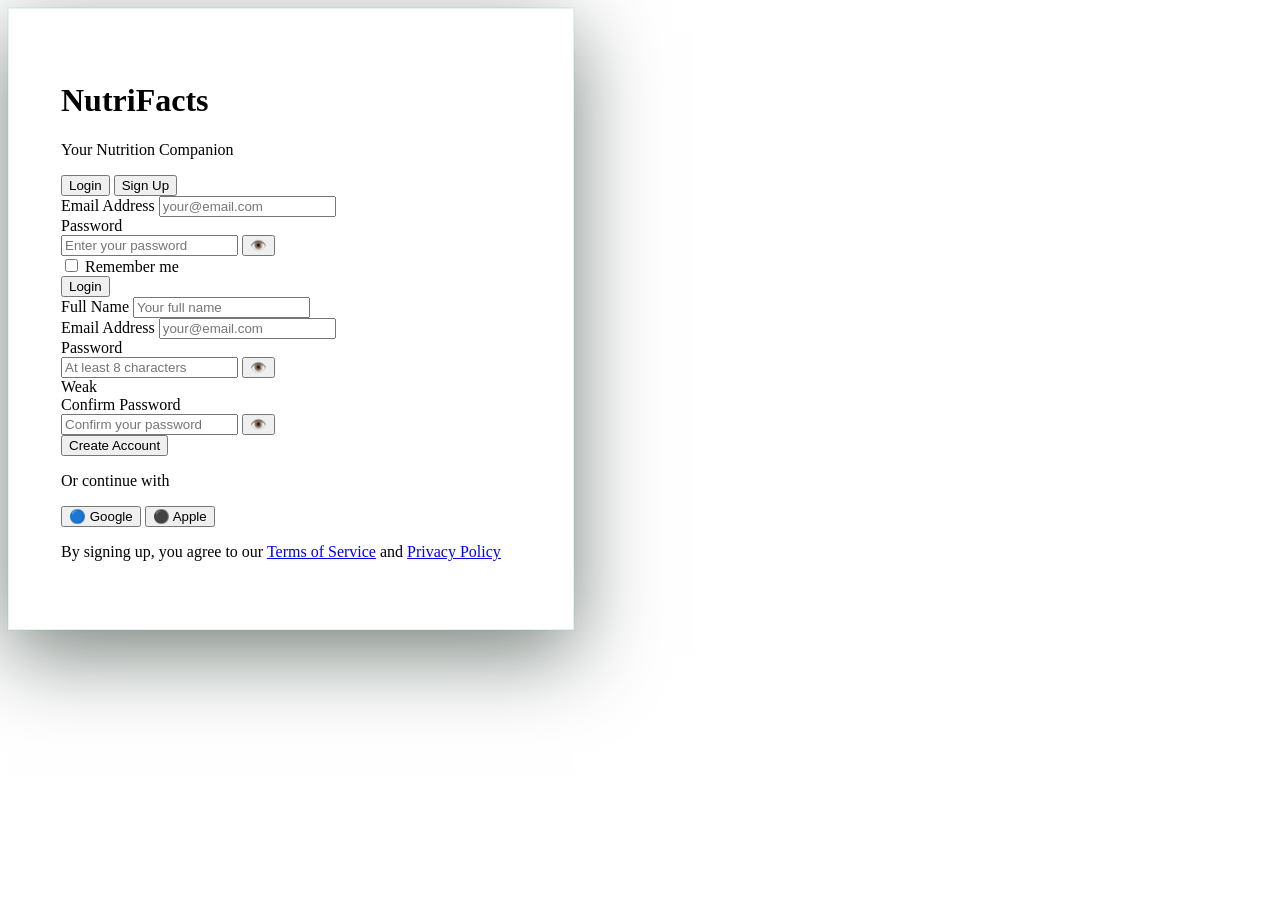
==== commit 9960b36d: "Add auth.html - Professional login/signup page" ====
--- a/auth.html
+++ b/auth.html
@@ -1,233 +1,167 @@
 <!DOCTYPE html>
 <html lang="en">
 <head>
-  <meta charset="UTF-8"/>
-  <meta name="viewport" content="width=device-width, initial-scale=1.0"/>
-  <title>Login / Sign Up – NutriFacts</title>
-  <link rel="stylesheet" href="css/style.css"/>
-  <link rel="stylesheet" href="css/auth.css"/>
+    <meta charset="UTF-8">
+    <meta name="viewport" content="width=device-width, initial-scale=1.0">
+    <title>Login / Signup - NutriFacts</title>
+    <link rel="preconnect" href="https://fonts.googleapis.com">
+    <link rel="preconnect" href="https://fonts.gstatic.com" crossorigin>
+    <link href="https://fonts.googleapis.com/css2?family=Fraunces:wght@400;600;700&family=Outfit:wght@400;500;600&display=swap" rel="stylesheet">
+    <link rel="stylesheet" href="css/auth.css">
 </head>
 <body>
+    <!-- Navbar will be injected here -->
+    <nav id="navbar"></nav>
 
-<!-- ── Background blobs ───────────────────────── -->
-<div class="auth-bg" aria-hidden="true">
-  <div class="blob blob-1"></div>
-  <div class="blob blob-2"></div>
-  <div class="blob blob-3"></div>
-</div>
+    <div class="auth-container">
+        <div class="auth-card">
+            <div class="auth-header">
+                <h1>NutriFacts</h1>
+                <p>Your Nutrition Companion</p>
+            </div>
 
-<!-- ── Auth page wrapper ──────────────────────── -->
-<div class="page-wrap auth-page">
-  <div class="auth-card">
+            <!-- Toggle Buttons -->
+            <div class="auth-toggle">
+                <button class="toggle-btn active" id="login-toggle">Login</button>
+                <button class="toggle-btn" id="signup-toggle">Sign Up</button>
+            </div>
 
-    <!-- Logo -->
-    <a href="index.html" class="auth-logo">
-      <div class="auth-logo-mark">🥦</div>
-      <span class="auth-logo-text">Nutri<em>Facts</em></span>
-    </a>
+            <!-- Login Form -->
+            <form id="login-form" class="auth-form active">
+                <div class="form-group">
+                    <label for="login-email">Email Address</label>
+                    <input 
+                        type="email" 
+                        id="login-email" 
+                        name="email" 
+                        placeholder="your@email.com"
+                        required
+                    >
+                    <span class="error-message" id="login-email-error"></span>
+                </div>
 
-    <!-- Tab toggle -->
-    <div class="auth-tabs" role="tablist" aria-label="Login or Sign Up">
-      <div class="auth-tabs-slider" id="tabsSlider" aria-hidden="true"></div>
-      <button class="auth-tab active" id="tabLogin"
-              role="tab" aria-selected="true" aria-controls="panelLogin">
-        Sign In
-      </button>
-      <button class="auth-tab" id="tabSignup"
-              role="tab" aria-selected="false" aria-controls="panelSignup">
-        Sign Up
-      </button>
+                <div class="form-group">
+                    <label for="login-password">Password</label>
+                    <div class="password-wrapper">
+                        <input 
+                            type="password" 
+                            id="login-password" 
+                            name="password" 
+                            placeholder="Enter your password"
+                            required
+                        >
+                        <button type="button" class="password-toggle" id="login-password-toggle">
+                            <span class="eye-icon">👁️</span>
+                        </button>
+                    </div>
+                    <span class="error-message" id="login-password-error"></span>
+                </div>
+
+                <div class="form-group checkbox">
+                    <input 
+                        type="checkbox" 
+                        id="remember-me" 
+                        name="remember"
+                    >
+                    <label for="remember-me">Remember me</label>
+                </div>
+
+                <button type="submit" class="auth-button">Login</button>
+            </form>
+
+            <!-- Signup Form -->
+            <form id="signup-form" class="auth-form">
+                <div class="form-group">
+                    <label for="signup-name">Full Name</label>
+                    <input 
+                        type="text" 
+                        id="signup-name" 
+                        name="name" 
+                        placeholder="Your full name"
+                        required
+                    >
+                    <span class="error-message" id="signup-name-error"></span>
+                </div>
+
+                <div class="form-group">
+                    <label for="signup-email">Email Address</label>
+                    <input 
+                        type="email" 
+                        id="signup-email" 
+                        name="email" 
+                        placeholder="your@email.com"
+                        required
+                    >
+                    <span class="error-message" id="signup-email-error"></span>
+                </div>
+
+                <div class="form-group">
+                    <label for="signup-password">Password</label>
+                    <div class="password-wrapper">
+                        <input 
+                            type="password" 
+                            id="signup-password" 
+                            name="password" 
+                            placeholder="At least 8 characters"
+                            required
+                        >
+                        <button type="button" class="password-toggle" id="signup-password-toggle">
+                            <span class="eye-icon">👁️</span>
+                        </button>
+                    </div>
+                    <div class="password-strength">
+                        <div class="strength-bar">
+                            <div class="strength-fill" id="strength-fill"></div>
+                        </div>
+                        <span class="strength-text" id="strength-text">Weak</span>
+                    </div>
+                    <span class="error-message" id="signup-password-error"></span>
+                </div>
+
+                <div class="form-group">
+                    <label for="confirm-password">Confirm Password</label>
+                    <div class="password-wrapper">
+                        <input 
+                            type="password" 
+                            id="confirm-password" 
+                            name="confirm" 
+                            placeholder="Confirm your password"
+                            required
+                        >
+                        <button type="button" class="password-toggle" id="confirm-password-toggle">
+                            <span class="eye-icon">👁️</span>
+                        </button>
+                    </div>
+                    <span class="error-message" id="confirm-password-error"></span>
+                </div>
+
+                <button type="submit" class="auth-button">Create Account</button>
+            </form>
+
+            <!-- Social Login Options -->
+            <div class="social-login">
+                <p>Or continue with</p>
+                <div class="social-buttons">
+                    <button type="button" class="social-btn google-btn">
+                        <span>🔵</span> Google
+                    </button>
+                    <button type="button" class="social-btn apple-btn">
+                        <span>⚫</span> Apple
+                    </button>
+                </div>
+            </div>
+
+            <!-- Terms -->
+            <p class="terms-text">
+                By signing up, you agree to our <a href="#">Terms of Service</a> and <a href="#">Privacy Policy</a>
+            </p>
+        </div>
     </div>
 
-    <!-- Heading (shared, updated by JS) -->
-    <h1 class="auth-heading" id="authHeading">Welcome <em>back</em></h1>
-    <p class="auth-subheading" id="authSubheading">
-      Sign in to access your food analysis history.
-    </p>
+    <!-- Footer will be injected here -->
+    <footer id="footer"></footer>
 
-    <!-- ── Success state ──────────────────────── -->
-    <div class="auth-success" id="authSuccess" aria-live="polite">
-      <span class="auth-success-icon">✅</span>
-      <h3>You're in!</h3>
-      <p id="successMsg"></p>
-    </div>
-
-    <!-- ════════════════════════════════════════
-         LOGIN PANEL
-         ════════════════════════════════════════ -->
-    <div class="auth-form-panel active" id="panelLogin" role="tabpanel" aria-labelledby="tabLogin">
-      <form id="loginForm" novalidate>
-
-        <!-- Email -->
-        <div class="auth-field">
-          <label class="auth-label" for="loginEmail">Email Address</label>
-          <div class="auth-input-wrap">
-            <input class="auth-input" type="email" id="loginEmail"
-                   name="email" placeholder="you@example.com"
-                   autocomplete="email" inputmode="email"/>
-          </div>
-          <span class="auth-field-error" id="loginEmailError" aria-live="polite"></span>
-        </div>
-
-        <!-- Password -->
-        <div class="auth-field">
-          <label class="auth-label" for="loginPassword">Password</label>
-          <div class="auth-input-wrap">
-            <input class="auth-input has-toggle" type="password" id="loginPassword"
-                   name="password" placeholder="Enter your password"
-                   autocomplete="current-password"/>
-            <button type="button" class="pw-toggle" aria-label="Show password">👁</button>
-          </div>
-          <span class="auth-field-error" id="loginPasswordError" aria-live="polite"></span>
-        </div>
-
-        <!-- Options row -->
-        <div class="auth-options">
-          <label class="auth-checkbox-label">
-            <input class="auth-checkbox" type="checkbox" id="rememberMe"/>
-            Remember me
-          </label>
-          <a href="#" class="auth-forgot" tabindex="0">Forgot password?</a>
-        </div>
-
-        <!-- Submit -->
-        <button type="submit" class="auth-submit">
-          <span class="btn-text">Sign In →</span>
-          <span class="btn-spinner" aria-hidden="true"></span>
-        </button>
-
-        <!-- Divider -->
-        <div class="auth-divider">or continue with</div>
-
-        <!-- Social -->
-        <div class="auth-social">
-          <button type="button" class="auth-social-btn" aria-label="Sign in with Google">
-            <span class="auth-social-icon">🌐</span> Google
-          </button>
-          <button type="button" class="auth-social-btn" aria-label="Sign in with Apple">
-            <span class="auth-social-icon">🍎</span> Apple
-          </button>
-        </div>
-
-        <!-- Footer note -->
-        <p class="auth-footer-note">
-          Don't have an account?
-          <a href="#" id="switchToSignup">Create one →</a>
-        </p>
-
-      </form>
-    </div><!-- /panelLogin -->
-
-    <!-- ════════════════════════════════════════
-         SIGNUP PANEL
-         ════════════════════════════════════════ -->
-    <div class="auth-form-panel" id="panelSignup" role="tabpanel" aria-labelledby="tabSignup">
-      <form id="signupForm" novalidate>
-
-        <!-- Full name -->
-        <div class="auth-field">
-          <label class="auth-label" for="signupName">Full Name</label>
-          <div class="auth-input-wrap">
-            <input class="auth-input" type="text" id="signupName"
-                   name="name" placeholder="Jane Smith"
-                   autocomplete="name"/>
-          </div>
-          <span class="auth-field-error" aria-live="polite"></span>
-        </div>
-
-        <!-- Email -->
-        <div class="auth-field">
-          <label class="auth-label" for="signupEmail">Email Address</label>
-          <div class="auth-input-wrap">
-            <input class="auth-input" type="email" id="signupEmail"
-                   name="email" placeholder="you@example.com"
-                   autocomplete="email" inputmode="email"/>
-          </div>
-          <span class="auth-field-error" aria-live="polite"></span>
-        </div>
-
-        <!-- Password + strength -->
-        <div class="auth-field">
-          <label class="auth-label" for="signupPassword">Password</label>
-          <div class="auth-input-wrap">
-            <input class="auth-input has-toggle" type="password" id="signupPassword"
-                   name="password" placeholder="Create a strong password"
-                   autocomplete="new-password"/>
-            <button type="button" class="pw-toggle" aria-label="Show password">👁</button>
-          </div>
-          <div class="pw-strength-wrap" id="pwStrengthWrap" aria-live="polite">
-            <div class="pw-strength-bar">
-              <div class="pw-strength-fill" id="pwStrengthFill"></div>
-            </div>
-            <span class="pw-strength-label" id="pwStrengthLabel"></span>
-          </div>
-          <span class="auth-field-error" aria-live="polite"></span>
-        </div>
-
-        <!-- Confirm password -->
-        <div class="auth-field">
-          <label class="auth-label" for="signupPasswordConfirm">Confirm Password</label>
-          <div class="auth-input-wrap">
-            <input class="auth-input has-toggle" type="password" id="signupPasswordConfirm"
-                   name="password_confirm" placeholder="Re-enter your password"
-                   autocomplete="new-password"/>
-            <button type="button" class="pw-toggle" aria-label="Show password">👁</button>
-          </div>
-          <span class="auth-field-error" aria-live="polite"></span>
-        </div>
-
-        <!-- Terms note -->
-        <p class="auth-terms">
-          By creating an account you agree to our
-          <a href="#">Terms of Service</a> and <a href="#">Privacy Policy</a>.
-        </p>
-
-        <!-- Submit -->
-        <button type="submit" class="auth-submit">
-          <span class="btn-text">Create Account →</span>
-          <span class="btn-spinner" aria-hidden="true"></span>
-        </button>
-
-        <!-- Divider -->
-        <div class="auth-divider">or continue with</div>
-
-        <!-- Social -->
-        <div class="auth-social">
-          <button type="button" class="auth-social-btn" aria-label="Sign up with Google">
-            <span class="auth-social-icon">🌐</span> Google
-          </button>
-          <button type="button" class="auth-social-btn" aria-label="Sign up with Apple">
-            <span class="auth-social-icon">🍎</span> Apple
-          </button>
-        </div>
-
-        <!-- Footer note -->
-        <p class="auth-footer-note">
-          Already have an account?
-          <a href="#" id="switchToLogin">Sign in →</a>
-        </p>
-
-      </form>
-    </div><!-- /panelSignup -->
-
-  </div><!-- /auth-card -->
-</div><!-- /auth-page -->
-
-<script src="js/main.js"></script>
-<script src="js/auth.js"></script>
-<script>
-  injectNavbar('auth.html');
-  injectFooter();
-
-  /* Inline tab-switch links */
-  document.getElementById('switchToSignup').addEventListener('click', function(e) {
-    e.preventDefault();
-    document.getElementById('tabSignup').click();
-  });
-  document.getElementById('switchToLogin').addEventListener('click', function(e) {
-    e.preventDefault();
-    document.getElementById('tabLogin').click();
-  });
-</script>
+    <script src="js/main.js"></script>
+    <script src="js/auth.js"></script>
 </body>
 </html>
